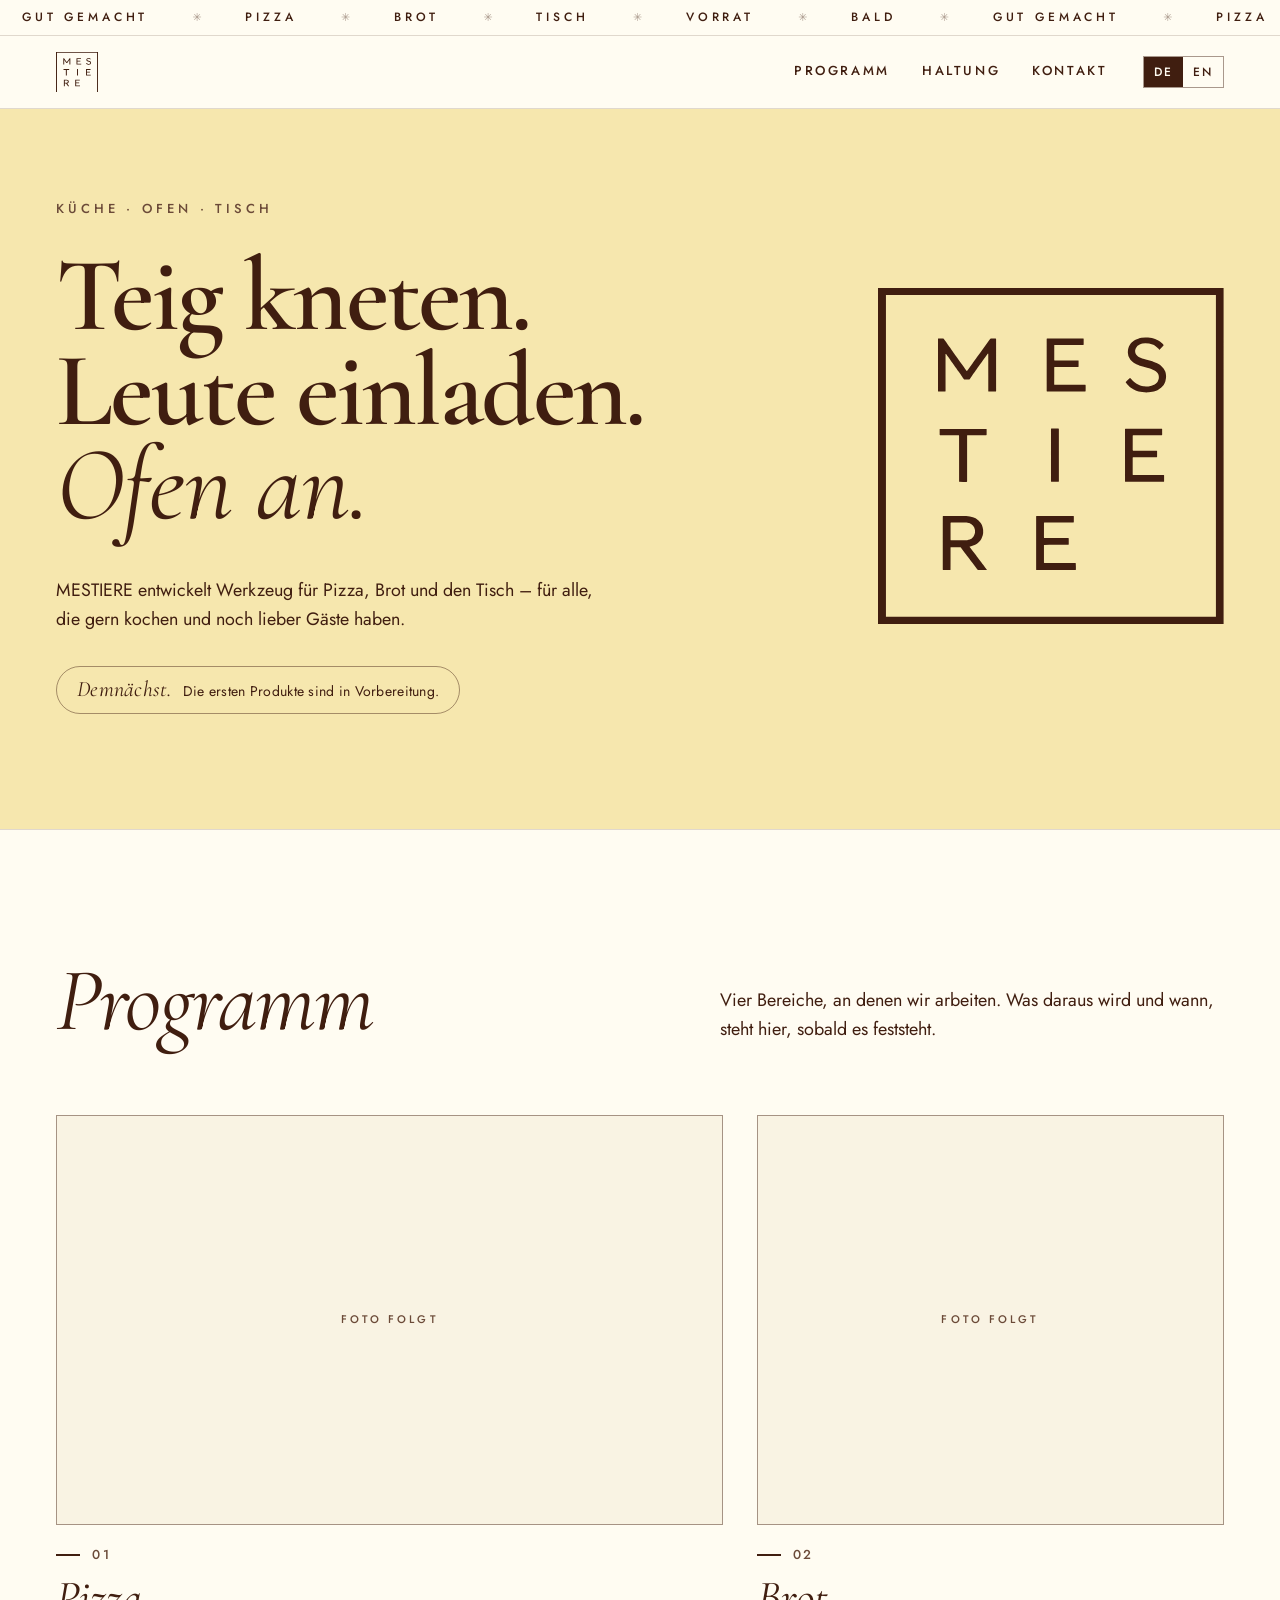
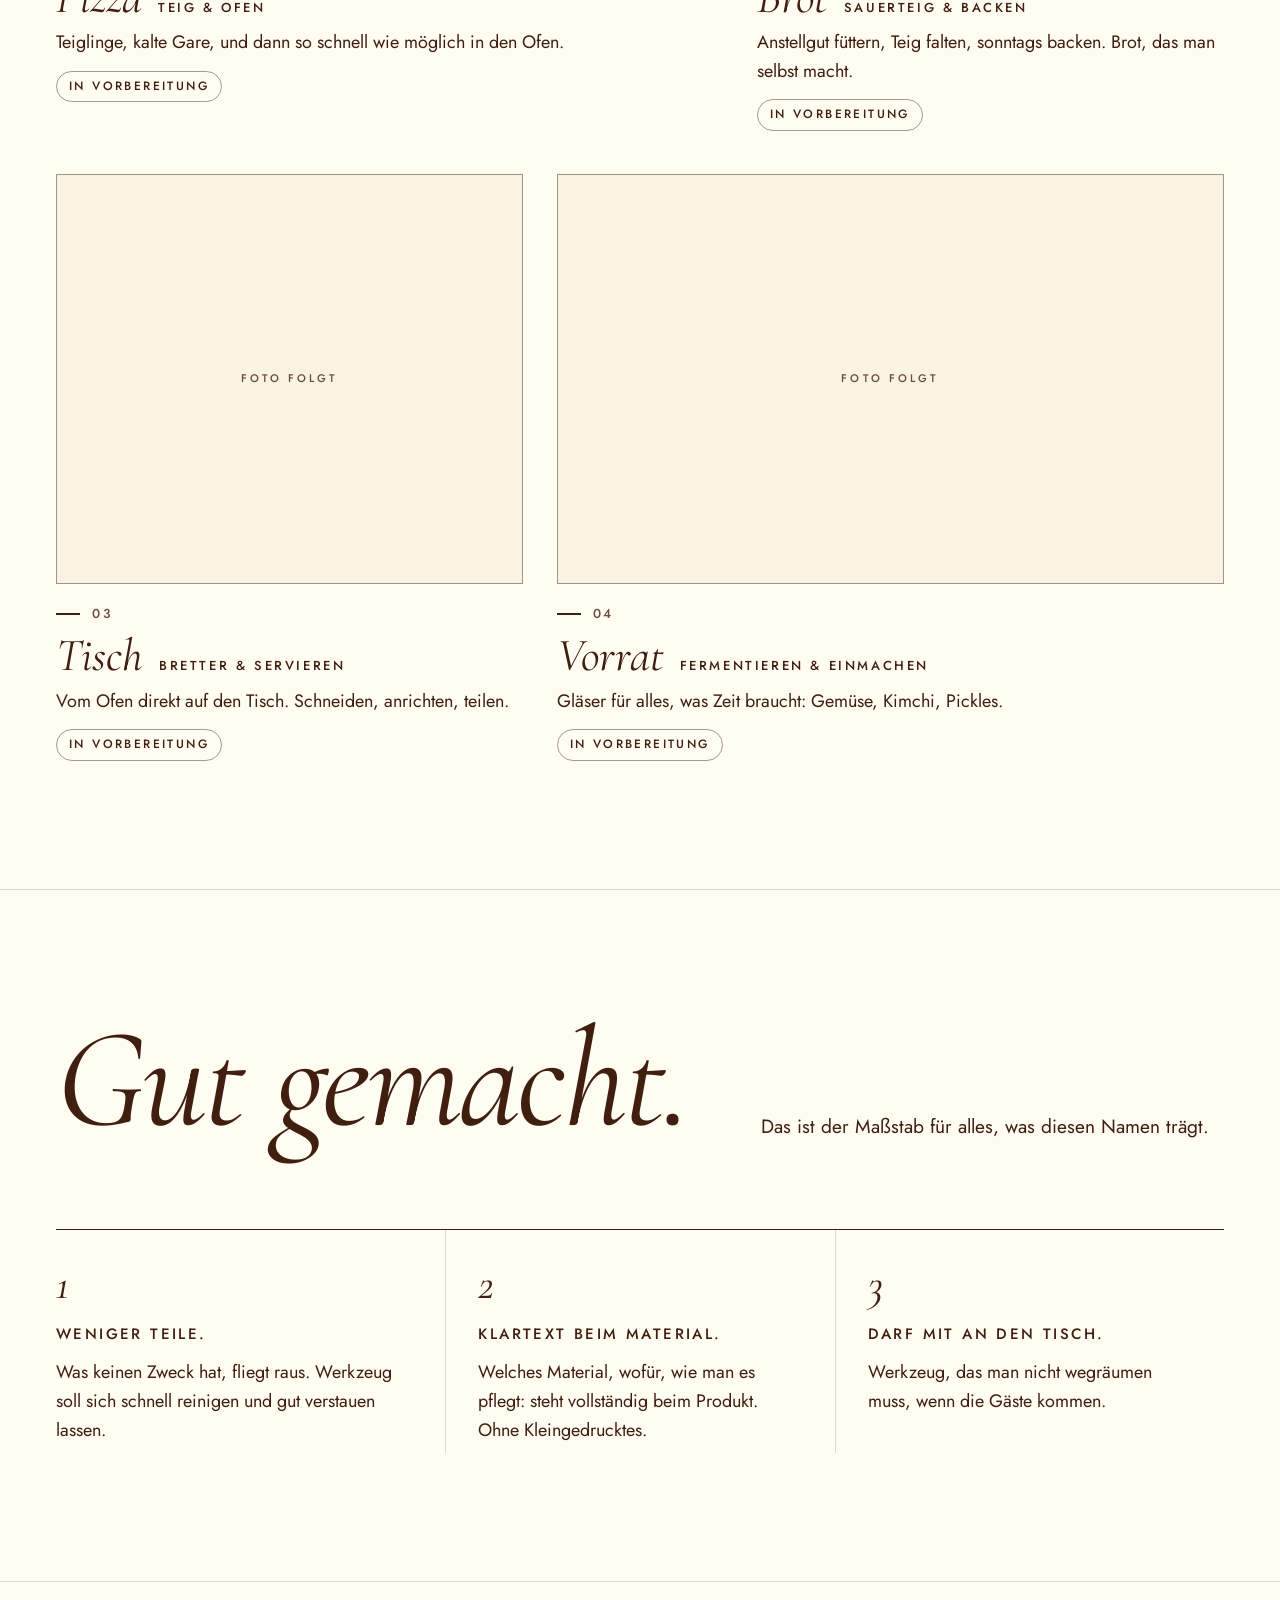
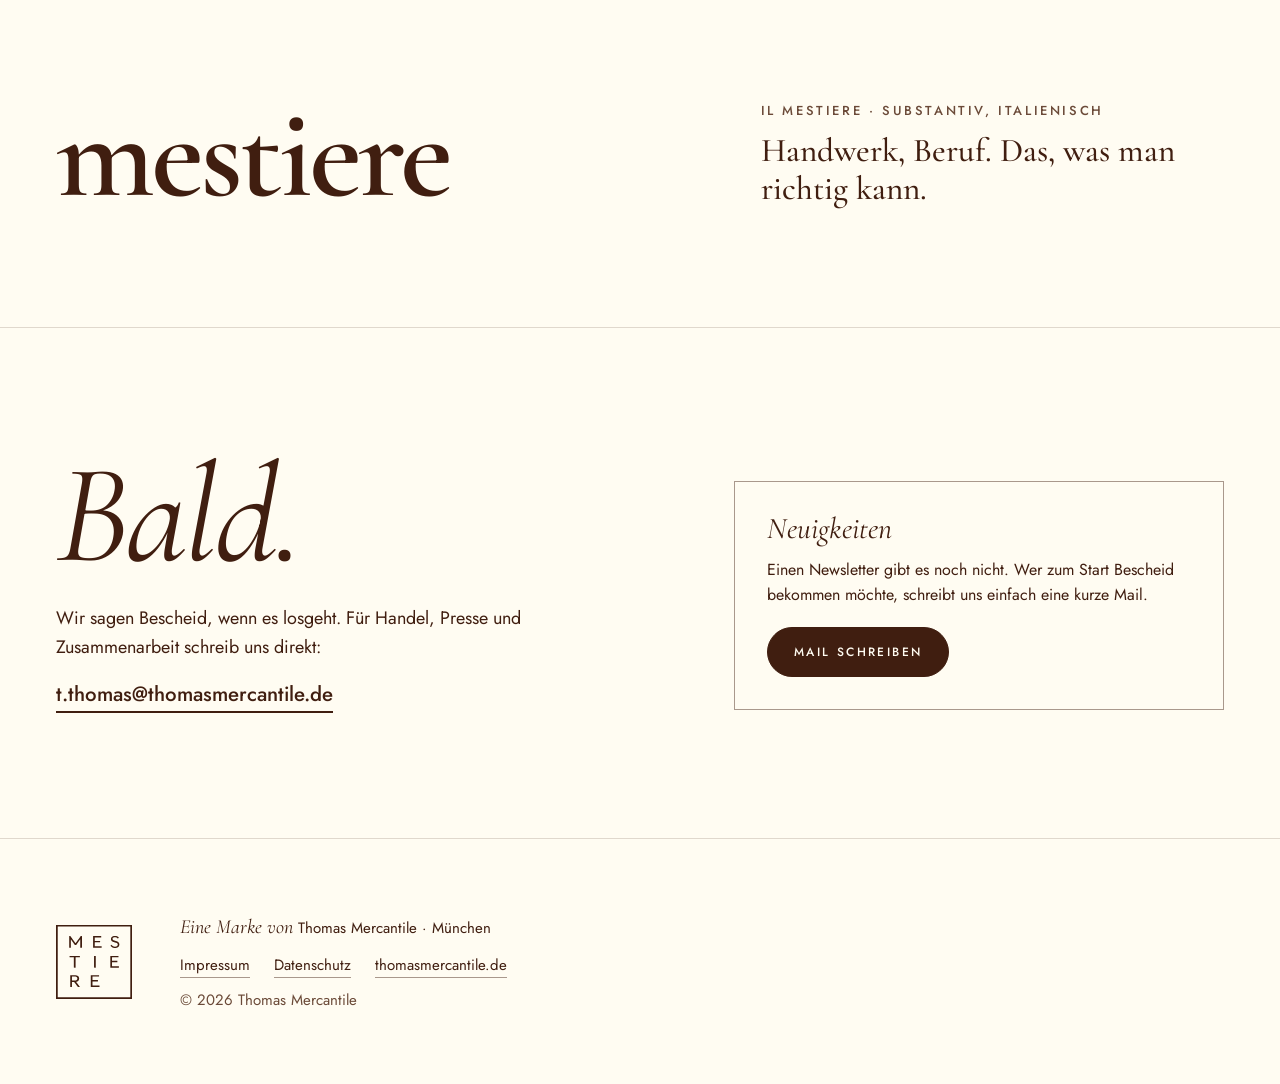
==== index.html @ c0b5f48b "MESTIERE-Website aus Entwurf v5 für GitHub Pages - Startseite aus v5 ins Root übernommen, Pfade vom " ====
<!doctype html>
<html lang="de" data-title-de="MESTIERE – Werkzeug für Pizza, Brot und den Tisch" data-title-en="MESTIERE – Tools for pizza, bread and the table">
<head>
  <meta charset="utf-8" />
  <meta name="viewport" content="width=device-width, initial-scale=1" />
  <title>MESTIERE – Werkzeug für Pizza, Brot und den Tisch</title>
  <meta name="description" content="MESTIERE – Werkzeug für Pizza, Brot und den Tisch. Eine Marke von Thomas Mercantile, München. Die ersten Produkte sind in Vorbereitung." />
  <link rel="canonical" href="https://mestiere.de/" />
  <meta property="og:site_name" content="MESTIERE" />
  <meta property="og:title" content="MESTIERE – Werkzeug für Pizza, Brot und den Tisch" />
  <meta property="og:description" content="Werkzeug für Pizza, Brot und den Tisch. Eine Marke von Thomas Mercantile, München. Die ersten Produkte sind in Vorbereitung." />
  <meta property="og:type" content="website" />
  <meta property="og:url" content="https://mestiere.de/" />
  <meta property="og:locale" content="de_DE" />
  <meta property="og:locale:alternate" content="en_GB" />
  <meta property="og:image" content="https://mestiere.de/og.png" />
  <meta property="og:image:width" content="1200" />
  <meta property="og:image:height" content="630" />
  <meta property="og:image:alt" content="MESTIERE Logo" />
  <meta name="twitter:card" content="summary_large_image" />
  <meta name="theme-color" content="#FFFCF2" />
  <link rel="icon" href="favicon.svg" type="image/svg+xml" />
  <link rel="preload" href="assets/fonts/cormorant-garamond-latin.woff2" as="font" type="font/woff2" crossorigin />
  <link rel="preload" href="assets/fonts/jost-latin.woff2" as="font" type="font/woff2" crossorigin />
  <link rel="stylesheet" href="styles.css" />
  <script>document.documentElement.classList.add('js');</script>
</head>
<body>

  <a class="skip" href="#inhalt" data-de="Zum Inhalt" data-en="Skip to content">Zum Inhalt</a>

  <!-- Laufband: rein dekorativ, Inhalt doppelt für nahtlose Schleife -->
  <div class="ticker" aria-hidden="true">
    <div class="ticker-track">
      <span data-de="Gut gemacht" data-en="Well made">Gut gemacht</span><span data-de="Pizza" data-en="Pizza">Pizza</span><span data-de="Brot" data-en="Bread">Brot</span><span data-de="Tisch" data-en="Table">Tisch</span><span data-de="Vorrat" data-en="Pantry">Vorrat</span><span data-de="Bald" data-en="Soon">Bald</span>
      <span data-de="Gut gemacht" data-en="Well made">Gut gemacht</span><span data-de="Pizza" data-en="Pizza">Pizza</span><span data-de="Brot" data-en="Bread">Brot</span><span data-de="Tisch" data-en="Table">Tisch</span><span data-de="Vorrat" data-en="Pantry">Vorrat</span><span data-de="Bald" data-en="Soon">Bald</span>
      <span data-de="Gut gemacht" data-en="Well made">Gut gemacht</span><span data-de="Pizza" data-en="Pizza">Pizza</span><span data-de="Brot" data-en="Bread">Brot</span><span data-de="Tisch" data-en="Table">Tisch</span><span data-de="Vorrat" data-en="Pantry">Vorrat</span><span data-de="Bald" data-en="Soon">Bald</span>
      <span data-de="Gut gemacht" data-en="Well made">Gut gemacht</span><span data-de="Pizza" data-en="Pizza">Pizza</span><span data-de="Brot" data-en="Bread">Brot</span><span data-de="Tisch" data-en="Table">Tisch</span><span data-de="Vorrat" data-en="Pantry">Vorrat</span><span data-de="Bald" data-en="Soon">Bald</span>
    </div>
  </div>

  <header class="topbar">
    <div class="wrap topbar-inner">
      <a class="topbar-logo" href="#top" aria-label="MESTIERE – Startseite" data-aria-de="MESTIERE – Startseite" data-aria-en="MESTIERE – Home">
        <svg class="logo" viewBox="304.67 311.60 645.41 627.80" aria-hidden="true" focusable="false"><path fill="currentColor" fill-rule="evenodd" d="M304.67,311.60L950.08,311.60L950.08,939.40L304.67,939.40Z M319.50,324.62L319.50,925.65L935.76,925.65L935.76,324.62Z M810.47,506.43L819.94,504.82L821.44,504.38L825.56,502.87L826.62,502.36L833.23,498.01L837.37,493.68L838.47,492.13L839.12,491.07L839.45,490.48L840.90,487.31L841.39,485.95L842.51,479.81L842.62,478.44L842.62,476.12L842.37,473.06L842.01,470.88L841.57,468.94L841.12,467.69L838.32,462.44L834.94,458.45C832.07,455.55 828.89,453.39 824.94,451.65L823.50,451.06L822.31,450.56L821.00,450.06L820.00,449.69L818.69,449.20L817.00,448.63L815.31,448.07L813.69,447.58L811.75,447.00L810.00,446.50L808.56,446.12L806.44,445.56L801.56,444.23L799.88,443.73L798.00,443.13C795.53,442.40 792.03,440.64 789.72,438.97L786.67,435.73L786.10,434.87L785.61,433.40C784.85,431.16 784.72,429.73 785.05,427.56C785.47,424.91 786.57,422.64 788.37,420.72C789.83,419.16 790.90,418.42 793.45,417.18L795.66,416.11L796.76,415.87L798.48,415.38L803.88,414.79L811.00,415.20L818.81,417.63L820.00,418.18L821.31,418.91L822.61,419.69L828.69,425.28L830.06,426.75L830.36,426.75L830.65,426.75L830.98,426.34L833.01,424.19L835.29,421.72L837.02,419.81L838.15,418.61L838.06,418.27L836.19,415.80L831.22,411.57L829.72,410.60L828.90,410.12L828.18,409.72L822.19,406.91L820.62,406.31L819.37,405.95L817.75,405.52L816.18,405.14L809.13,404.18L807.07,404.00L803.94,404.00L796.69,404.69L794.38,405.13L792.62,405.57L790.69,406.17L785.56,408.28L783.06,409.66C780.09,411.53 776.35,415.24 774.81,417.84C772.57,421.63 771.63,424.85 771.36,429.62L771.24,431.81L771.36,432.81L772.18,438.00L772.70,439.55L775.76,445.25C777.80,447.97 780.93,450.69 783.81,452.25L787.30,454.00L788.17,454.39L789.69,455.07L791.00,455.63L792.37,456.14L793.94,456.67L800.75,458.76L804.00,459.63L808.94,461.00L810.88,461.59L812.62,462.12L813.76,462.51L815.07,463.00L818.82,464.55L820.17,465.12L823.38,467.05C825.42,468.49 827.52,470.97 828.12,472.65L828.60,473.94C829.17,475.39 829.33,478.65 828.96,480.88L827.54,485.23L827.03,486.17C826.50,487.39 823.41,490.51 821.98,491.26L821.34,491.70L815.44,494.36L811.81,495.12L809.69,495.39L808.56,495.46L805.00,495.46L801.44,495.26L800.12,495.01L797.50,494.50L794.31,493.60C788.73,491.70 784.53,489.16 780.92,485.48L776.64,480.40L775.49,479.50L775.22,479.50L773.02,481.66L769.16,485.41C767.52,487.00 767.28,487.34 767.42,487.93L771.21,492.88C773.30,495.20 775.18,496.78 778.44,498.96L782.29,501.25L783.09,501.67L784.50,502.32L785.75,502.82L789.81,504.30L791.46,504.80L798.06,506.06C802.71,506.62 806.99,506.75 810.47,506.43Z M430.36,504.76L430.72,504.28L430.82,503.94L430.79,469.62L430.79,435.30L430.92,435.00L431.35,434.65L431.63,434.61L431.84,435.00L434.70,439.00L435.95,440.69L436.94,442.06L439.52,445.67L440.34,446.79L441.01,447.81L441.59,448.69L444.16,452.25L445.14,453.69L446.07,455.00L447.06,456.38L448.92,459.00L449.63,459.94L450.54,461.19L452.56,464.11L453.53,465.45L454.28,466.49L455.50,468.18L459.15,473.30L459.96,474.50L461.59,476.91L463.01,479.02L463.68,479.98L464.80,481.50L465.60,482.43L474.99,482.43L475.37,482.36L476.16,481.33L477.81,479.06L478.90,477.50L479.81,476.19L481.14,474.25L483.06,471.44L485.61,467.81L487.37,465.44L488.52,463.88L491.29,459.77L492.36,458.25L496.05,453.08L496.81,452.06L497.87,450.62L499.44,448.44L503.09,443.38L504.56,441.36L508.83,435.34L509.46,434.31L509.80,434.19L510.14,434.07L510.35,434.21L510.58,434.34L510.60,469.20L510.60,504.22L510.97,504.71L511.31,505.00L517.89,504.95L524.48,504.95L524.74,504.76L525.13,504.37L525.25,504.13L525.23,497.91L525.21,449.16L525.21,406.63L524.84,406.28L524.49,405.92L520.03,405.93L515.16,405.93L513.31,407.67L511.61,410.12L510.26,412.02L504.94,419.38L497.60,429.65L495.25,432.88L489.26,441.11L487.75,443.19L485.59,446.19L483.62,448.94L481.89,451.38L480.52,453.31L479.62,454.56L478.43,456.25L476.98,458.31L473.70,462.85L471.92,465.33L470.85,466.58L470.55,466.72L470.34,466.61L467.41,462.81L465.30,459.78L463.69,457.47L461.62,454.56L458.07,449.62L457.10,448.23L455.80,446.35L452.89,442.30L450.12,438.49L448.68,436.51L447.45,434.81L446.05,432.81L444.19,430.25L442.85,428.35L440.36,424.75L439.11,422.94L437.16,420.21L436.56,419.38L434.84,417.00L432.76,413.94L431.86,412.62L430.06,410.08L428.93,408.50L427.77,406.86L427.09,406.21L426.69,406.00L422.00,405.98L417.31,405.98L417.03,406.11L416.74,406.41L416.75,455.50L416.75,504.44L417.09,504.73L417.42,504.99L423.77,504.94L430.11,504.94L430.36,504.76Z M659.59,504.95L691.74,504.95L692.05,504.62L692.40,504.31L692.47,498.99L692.47,493.67L692.39,493.22L692.07,492.63L691.90,492.50L663.14,492.50L634.37,492.50L634.04,492.17L633.75,491.85L633.80,475.87L633.80,459.89L634.00,459.63L634.41,459.23L634.69,459.07L656.67,459.04L678.66,459.04L678.95,458.73L679.25,458.44L679.27,452.96L679.27,447.49L679.02,447.21L678.74,446.93L656.72,446.93L634.69,446.93L634.41,446.77L633.97,446.34L633.83,446.06L633.85,432.25L633.85,418.44L634.19,418.16L634.51,417.86L660.16,417.84L686.98,417.83L688.15,417.83L688.45,417.46L688.75,417.11L688.75,411.82L688.75,406.53L688.51,406.23L688.27,405.94L654.29,405.94L620.32,405.94L620.00,406.21L619.69,406.48L619.69,455.41L619.69,504.35L619.94,504.63L620.40,505.01L624.02,504.99L659.59,504.99Z M641.81,673.56L642.36,673.05L642.50,672.73L642.46,623.99L642.46,574.87L642.07,574.30L641.79,574.12L635.00,574.10L628.20,574.10L627.98,574.37L627.75,574.65L627.74,580.86L627.73,629.88L627.73,672.69L627.86,673.02L628.15,673.54L634.69,673.63L641.23,673.63L641.81,673.56Z M838.58,673.53L838.98,673.03L838.96,667.08L838.96,661.48L838.65,661.25L838.37,661.01L833.59,660.98L804.98,660.96L781.14,660.96L780.79,660.68L780.44,660.42L780.31,659.93L780.31,643.91L780.31,628.38L780.66,628.03L781.01,627.67L802.97,627.62L825.22,627.62L825.69,627.13L825.88,626.76L825.88,621.50L825.88,616.24L825.69,615.88L825.29,615.37L803.10,615.32L781.13,615.32L780.88,615.13L780.47,614.72L780.33,614.44L780.36,600.75L780.36,587.07L780.59,586.85L781.24,586.46L808.09,586.38L834.75,586.38L835.20,585.85L835.38,585.48L835.31,580.52L835.31,575.09L834.81,574.42L834.50,574.26L812.28,574.41L766.66,574.41L766.19,574.92L765.99,575.22L766.00,624.07L766.00,672.92L766.19,673.22L766.66,673.66L802.62,673.67L838.31,673.67L838.58,673.53Z M470.54,673.60L470.94,673.08L471.09,672.68L471.07,630.12L471.07,587.56L471.20,587.17L471.35,586.78L471.78,586.64L472.21,586.48L489.51,586.45L506.81,586.45L507.09,586.27L507.53,585.89L507.53,575.24L507.17,574.89L506.85,574.74L481.08,574.77L437.83,574.80L420.35,574.80L420.10,575.10L419.83,575.35L419.82,580.62L419.82,585.90L420.14,586.18L420.47,586.48L437.95,586.55L455.63,586.55L456.04,586.97L456.11,630.21L456.11,673.24L456.33,673.38L463.81,673.72L470.31,673.72L470.54,673.60Z M439.77,838.14L440.08,837.90L440.14,817.23L440.14,796.28L440.58,795.87L440.90,795.73L449.73,795.71L458.56,795.71L458.89,795.91L459.76,796.91L460.99,798.61L462.06,800.05L463.07,801.38L467.19,806.86L469.12,809.50L470.75,811.58L472.34,813.59L475.22,817.38L477.86,820.88L479.33,822.81L480.89,824.86L487.81,834.00L489.51,836.25L490.45,837.47L491.06,838.07L491.35,838.27L499.46,838.24L507.72,838.24L507.88,837.73L507.88,837.35L507.25,836.64L505.08,833.88L501.10,828.64L499.83,826.88L497.88,824.19L493.15,818.08L491.15,815.44L489.23,812.88L488.09,811.38L485.95,808.53L484.12,806.08L482.19,803.55L477.66,797.50L476.49,796.10L475.88,795.51L475.88,795.14L475.88,794.77L476.20,794.51L476.92,794.25C478.17,794.25 483.56,792.42 486.12,791.13C490.89,788.73 495.09,784.76 497.60,780.27L500.00,774.50L500.38,773.00L500.84,770.56L501.05,768.94L501.02,766.17L501.02,763.41L500.70,761.92L500.25,759.45C499.92,757.20 498.34,753.24 496.81,750.83C495.66,749.02 493.38,746.52 491.19,744.66C486.05,740.31 479.05,738.00 469.44,737.49L467.06,737.38L446.68,737.47L426.13,737.47L425.80,738.07L425.63,738.49L425.62,788.13L425.62,837.78L425.77,837.97L426.18,838.31L432.95,838.34L439.47,838.34L439.77,838.14Z M440.45,782.47L440.16,781.83L440.16,750.28L440.53,749.86L440.80,749.71L455.43,749.72L470.06,749.72L471.94,749.98L474.17,750.37L475.09,750.63L479.12,752.61C481.45,754.25 483.39,756.55 484.41,758.88L485.63,763.05L485.88,764.17L485.88,766.31L485.88,768.45L485.62,769.38L485.18,771.18L483.41,775.44L479.88,779.26L477.01,780.88L476.04,781.26L473.81,781.94L472.00,782.40L471.56,782.57L456.12,782.60L440.67,782.60L440.45,782.47Z M673.77,838.23L674.12,837.69L674.23,837.25L674.23,831.72C674.11,826.28 674.05,825.59 673.68,825.41L644.66,825.32L615.41,825.32L614.81,824.83L614.61,824.54L614.59,808.20L614.59,791.85L614.84,791.63L615.11,791.37L624.40,791.32L647.03,791.30L660.38,791.30L660.56,791.13L660.91,789.93L660.88,784.48L660.88,779.21L660.56,778.92L660.26,778.61L639.04,778.59L616.69,778.59C615.33,778.56 615.06,778.48 614.78,777.96L614.58,777.56L614.61,763.88L614.61,750.19L614.77,750.03L615.36,749.68L668.72,749.68C669.65,749.64 669.96,749.50 670.19,748.95L670.37,748.54L670.39,743.35L670.39,738.16L670.26,737.90L669.88,737.50L669.65,737.38L635.09,737.38L600.54,737.38L600.27,737.67L600.00,737.96L600.00,787.70L600.00,837.66L600.24,838.11L600.48,838.35L637.02,838.29L673.77,838.29Z"/></svg>
      </a>
      <nav class="mainnav" aria-label="Hauptnavigation" data-aria-de="Hauptnavigation" data-aria-en="Main navigation">
        <a href="#programm" data-de="Programm" data-en="Programme">Programm</a>
        <a href="#haltung" data-de="Haltung" data-en="Approach">Haltung</a>
        <a href="#kontakt" data-de="Kontakt" data-en="Contact">Kontakt</a>
      </nav>
      <div class="langtoggle" role="group" aria-label="Sprache / Language">
        <button type="button" data-lang="de" aria-pressed="true">DE</button>
        <button type="button" data-lang="en" aria-pressed="false">EN</button>
      </div>
    </div>
  </header>

  <main id="top">

    <!-- ===== Hero: große Schrift links, Logo direkt auf Butter rechts (einzige Butter-Fläche) ===== -->
    <section class="hero" id="inhalt">
      <div class="wrap hero-grid">
        <div class="hero-text">
          <p class="kicker" data-de="Küche · Ofen · Tisch" data-en="Kitchen · Oven · Table">Küche · Ofen · Tisch</p>
          <h1 class="display">
            <span class="d-line" data-de="Teig kneten." data-en="Knead the dough.">Teig kneten.</span>
            <span class="d-line" data-de="Leute einladen." data-en="Call your friends.">Leute einladen.</span>
            <span class="d-line d-accent" data-de="Ofen an." data-en="Oven on.">Ofen an.</span>
          </h1>
          <p class="hero-lede" data-de="MESTIERE entwickelt Werkzeug für Pizza, Brot und den Tisch – für alle, die gern kochen und noch lieber Gäste haben." data-en="MESTIERE develops tools for pizza, bread and the table – for people who like to cook and like having guests even more.">MESTIERE entwickelt Werkzeug für Pizza, Brot und den Tisch – für alle, die gern kochen und noch lieber Gäste haben.</p>
          <p class="pill"><span class="pill-it" data-de="Demnächst." data-en="Coming soon.">Demnächst.</span> <span data-de="Die ersten Produkte sind in Vorbereitung." data-en="The first products are in preparation.">Die ersten Produkte sind in Vorbereitung.</span></p>
        </div>

        <div class="hero-mark" aria-hidden="true">
          <svg class="logo logo-hero" viewBox="304.67 311.60 645.41 627.80" focusable="false"><path fill="currentColor" fill-rule="evenodd" d="M304.67,311.60L950.08,311.60L950.08,939.40L304.67,939.40Z M319.50,324.62L319.50,925.65L935.76,925.65L935.76,324.62Z M810.47,506.43L819.94,504.82L821.44,504.38L825.56,502.87L826.62,502.36L833.23,498.01L837.37,493.68L838.47,492.13L839.12,491.07L839.45,490.48L840.90,487.31L841.39,485.95L842.51,479.81L842.62,478.44L842.62,476.12L842.37,473.06L842.01,470.88L841.57,468.94L841.12,467.69L838.32,462.44L834.94,458.45C832.07,455.55 828.89,453.39 824.94,451.65L823.50,451.06L822.31,450.56L821.00,450.06L820.00,449.69L818.69,449.20L817.00,448.63L815.31,448.07L813.69,447.58L811.75,447.00L810.00,446.50L808.56,446.12L806.44,445.56L801.56,444.23L799.88,443.73L798.00,443.13C795.53,442.40 792.03,440.64 789.72,438.97L786.67,435.73L786.10,434.87L785.61,433.40C784.85,431.16 784.72,429.73 785.05,427.56C785.47,424.91 786.57,422.64 788.37,420.72C789.83,419.16 790.90,418.42 793.45,417.18L795.66,416.11L796.76,415.87L798.48,415.38L803.88,414.79L811.00,415.20L818.81,417.63L820.00,418.18L821.31,418.91L822.61,419.69L828.69,425.28L830.06,426.75L830.36,426.75L830.65,426.75L830.98,426.34L833.01,424.19L835.29,421.72L837.02,419.81L838.15,418.61L838.06,418.27L836.19,415.80L831.22,411.57L829.72,410.60L828.90,410.12L828.18,409.72L822.19,406.91L820.62,406.31L819.37,405.95L817.75,405.52L816.18,405.14L809.13,404.18L807.07,404.00L803.94,404.00L796.69,404.69L794.38,405.13L792.62,405.57L790.69,406.17L785.56,408.28L783.06,409.66C780.09,411.53 776.35,415.24 774.81,417.84C772.57,421.63 771.63,424.85 771.36,429.62L771.24,431.81L771.36,432.81L772.18,438.00L772.70,439.55L775.76,445.25C777.80,447.97 780.93,450.69 783.81,452.25L787.30,454.00L788.17,454.39L789.69,455.07L791.00,455.63L792.37,456.14L793.94,456.67L800.75,458.76L804.00,459.63L808.94,461.00L810.88,461.59L812.62,462.12L813.76,462.51L815.07,463.00L818.82,464.55L820.17,465.12L823.38,467.05C825.42,468.49 827.52,470.97 828.12,472.65L828.60,473.94C829.17,475.39 829.33,478.65 828.96,480.88L827.54,485.23L827.03,486.17C826.50,487.39 823.41,490.51 821.98,491.26L821.34,491.70L815.44,494.36L811.81,495.12L809.69,495.39L808.56,495.46L805.00,495.46L801.44,495.26L800.12,495.01L797.50,494.50L794.31,493.60C788.73,491.70 784.53,489.16 780.92,485.48L776.64,480.40L775.49,479.50L775.22,479.50L773.02,481.66L769.16,485.41C767.52,487.00 767.28,487.34 767.42,487.93L771.21,492.88C773.30,495.20 775.18,496.78 778.44,498.96L782.29,501.25L783.09,501.67L784.50,502.32L785.75,502.82L789.81,504.30L791.46,504.80L798.06,506.06C802.71,506.62 806.99,506.75 810.47,506.43Z M430.36,504.76L430.72,504.28L430.82,503.94L430.79,469.62L430.79,435.30L430.92,435.00L431.35,434.65L431.63,434.61L431.84,435.00L434.70,439.00L435.95,440.69L436.94,442.06L439.52,445.67L440.34,446.79L441.01,447.81L441.59,448.69L444.16,452.25L445.14,453.69L446.07,455.00L447.06,456.38L448.92,459.00L449.63,459.94L450.54,461.19L452.56,464.11L453.53,465.45L454.28,466.49L455.50,468.18L459.15,473.30L459.96,474.50L461.59,476.91L463.01,479.02L463.68,479.98L464.80,481.50L465.60,482.43L474.99,482.43L475.37,482.36L476.16,481.33L477.81,479.06L478.90,477.50L479.81,476.19L481.14,474.25L483.06,471.44L485.61,467.81L487.37,465.44L488.52,463.88L491.29,459.77L492.36,458.25L496.05,453.08L496.81,452.06L497.87,450.62L499.44,448.44L503.09,443.38L504.56,441.36L508.83,435.34L509.46,434.31L509.80,434.19L510.14,434.07L510.35,434.21L510.58,434.34L510.60,469.20L510.60,504.22L510.97,504.71L511.31,505.00L517.89,504.95L524.48,504.95L524.74,504.76L525.13,504.37L525.25,504.13L525.23,497.91L525.21,449.16L525.21,406.63L524.84,406.28L524.49,405.92L520.03,405.93L515.16,405.93L513.31,407.67L511.61,410.12L510.26,412.02L504.94,419.38L497.60,429.65L495.25,432.88L489.26,441.11L487.75,443.19L485.59,446.19L483.62,448.94L481.89,451.38L480.52,453.31L479.62,454.56L478.43,456.25L476.98,458.31L473.70,462.85L471.92,465.33L470.85,466.58L470.55,466.72L470.34,466.61L467.41,462.81L465.30,459.78L463.69,457.47L461.62,454.56L458.07,449.62L457.10,448.23L455.80,446.35L452.89,442.30L450.12,438.49L448.68,436.51L447.45,434.81L446.05,432.81L444.19,430.25L442.85,428.35L440.36,424.75L439.11,422.94L437.16,420.21L436.56,419.38L434.84,417.00L432.76,413.94L431.86,412.62L430.06,410.08L428.93,408.50L427.77,406.86L427.09,406.21L426.69,406.00L422.00,405.98L417.31,405.98L417.03,406.11L416.74,406.41L416.75,455.50L416.75,504.44L417.09,504.73L417.42,504.99L423.77,504.94L430.11,504.94L430.36,504.76Z M659.59,504.95L691.74,504.95L692.05,504.62L692.40,504.31L692.47,498.99L692.47,493.67L692.39,493.22L692.07,492.63L691.90,492.50L663.14,492.50L634.37,492.50L634.04,492.17L633.75,491.85L633.80,475.87L633.80,459.89L634.00,459.63L634.41,459.23L634.69,459.07L656.67,459.04L678.66,459.04L678.95,458.73L679.25,458.44L679.27,452.96L679.27,447.49L679.02,447.21L678.74,446.93L656.72,446.93L634.69,446.93L634.41,446.77L633.97,446.34L633.83,446.06L633.85,432.25L633.85,418.44L634.19,418.16L634.51,417.86L660.16,417.84L686.98,417.83L688.15,417.83L688.45,417.46L688.75,417.11L688.75,411.82L688.75,406.53L688.51,406.23L688.27,405.94L654.29,405.94L620.32,405.94L620.00,406.21L619.69,406.48L619.69,455.41L619.69,504.35L619.94,504.63L620.40,505.01L624.02,504.99L659.59,504.99Z M641.81,673.56L642.36,673.05L642.50,672.73L642.46,623.99L642.46,574.87L642.07,574.30L641.79,574.12L635.00,574.10L628.20,574.10L627.98,574.37L627.75,574.65L627.74,580.86L627.73,629.88L627.73,672.69L627.86,673.02L628.15,673.54L634.69,673.63L641.23,673.63L641.81,673.56Z M838.58,673.53L838.98,673.03L838.96,667.08L838.96,661.48L838.65,661.25L838.37,661.01L833.59,660.98L804.98,660.96L781.14,660.96L780.79,660.68L780.44,660.42L780.31,659.93L780.31,643.91L780.31,628.38L780.66,628.03L781.01,627.67L802.97,627.62L825.22,627.62L825.69,627.13L825.88,626.76L825.88,621.50L825.88,616.24L825.69,615.88L825.29,615.37L803.10,615.32L781.13,615.32L780.88,615.13L780.47,614.72L780.33,614.44L780.36,600.75L780.36,587.07L780.59,586.85L781.24,586.46L808.09,586.38L834.75,586.38L835.20,585.85L835.38,585.48L835.31,580.52L835.31,575.09L834.81,574.42L834.50,574.26L812.28,574.41L766.66,574.41L766.19,574.92L765.99,575.22L766.00,624.07L766.00,672.92L766.19,673.22L766.66,673.66L802.62,673.67L838.31,673.67L838.58,673.53Z M470.54,673.60L470.94,673.08L471.09,672.68L471.07,630.12L471.07,587.56L471.20,587.17L471.35,586.78L471.78,586.64L472.21,586.48L489.51,586.45L506.81,586.45L507.09,586.27L507.53,585.89L507.53,575.24L507.17,574.89L506.85,574.74L481.08,574.77L437.83,574.80L420.35,574.80L420.10,575.10L419.83,575.35L419.82,580.62L419.82,585.90L420.14,586.18L420.47,586.48L437.95,586.55L455.63,586.55L456.04,586.97L456.11,630.21L456.11,673.24L456.33,673.38L463.81,673.72L470.31,673.72L470.54,673.60Z M439.77,838.14L440.08,837.90L440.14,817.23L440.14,796.28L440.58,795.87L440.90,795.73L449.73,795.71L458.56,795.71L458.89,795.91L459.76,796.91L460.99,798.61L462.06,800.05L463.07,801.38L467.19,806.86L469.12,809.50L470.75,811.58L472.34,813.59L475.22,817.38L477.86,820.88L479.33,822.81L480.89,824.86L487.81,834.00L489.51,836.25L490.45,837.47L491.06,838.07L491.35,838.27L499.46,838.24L507.72,838.24L507.88,837.73L507.88,837.35L507.25,836.64L505.08,833.88L501.10,828.64L499.83,826.88L497.88,824.19L493.15,818.08L491.15,815.44L489.23,812.88L488.09,811.38L485.95,808.53L484.12,806.08L482.19,803.55L477.66,797.50L476.49,796.10L475.88,795.51L475.88,795.14L475.88,794.77L476.20,794.51L476.92,794.25C478.17,794.25 483.56,792.42 486.12,791.13C490.89,788.73 495.09,784.76 497.60,780.27L500.00,774.50L500.38,773.00L500.84,770.56L501.05,768.94L501.02,766.17L501.02,763.41L500.70,761.92L500.25,759.45C499.92,757.20 498.34,753.24 496.81,750.83C495.66,749.02 493.38,746.52 491.19,744.66C486.05,740.31 479.05,738.00 469.44,737.49L467.06,737.38L446.68,737.47L426.13,737.47L425.80,738.07L425.63,738.49L425.62,788.13L425.62,837.78L425.77,837.97L426.18,838.31L432.95,838.34L439.47,838.34L439.77,838.14Z M440.45,782.47L440.16,781.83L440.16,750.28L440.53,749.86L440.80,749.71L455.43,749.72L470.06,749.72L471.94,749.98L474.17,750.37L475.09,750.63L479.12,752.61C481.45,754.25 483.39,756.55 484.41,758.88L485.63,763.05L485.88,764.17L485.88,766.31L485.88,768.45L485.62,769.38L485.18,771.18L483.41,775.44L479.88,779.26L477.01,780.88L476.04,781.26L473.81,781.94L472.00,782.40L471.56,782.57L456.12,782.60L440.67,782.60L440.45,782.47Z M673.77,838.23L674.12,837.69L674.23,837.25L674.23,831.72C674.11,826.28 674.05,825.59 673.68,825.41L644.66,825.32L615.41,825.32L614.81,824.83L614.61,824.54L614.59,808.20L614.59,791.85L614.84,791.63L615.11,791.37L624.40,791.32L647.03,791.30L660.38,791.30L660.56,791.13L660.91,789.93L660.88,784.48L660.88,779.21L660.56,778.92L660.26,778.61L639.04,778.59L616.69,778.59C615.33,778.56 615.06,778.48 614.78,777.96L614.58,777.56L614.61,763.88L614.61,750.19L614.77,750.03L615.36,749.68L668.72,749.68C669.65,749.64 669.96,749.50 670.19,748.95L670.37,748.54L670.39,743.35L670.39,738.16L670.26,737.90L669.88,737.50L669.65,737.38L635.09,737.38L600.54,737.38L600.27,737.67L600.00,737.96L600.00,787.70L600.00,837.66L600.24,838.11L600.48,838.35L637.02,838.29L673.77,838.29Z"/></svg>
        </div>
      </div>
    </section>

    <!-- ===== Programm: vier Bereiche, alles Platzhalter ===== -->
    <section class="band band-panna" id="programm">
      <div class="wrap">
        <header class="section-head" data-reveal>
          <h2 class="section-title"><span class="it" data-de="Programm" data-en="Programme">Programm</span></h2>
          <p class="section-sub" data-de="Vier Bereiche, an denen wir arbeiten. Was daraus wird und wann, steht hier, sobald es feststeht." data-en="Four areas we are working on. What comes out of them, and when, will be listed here once it is settled.">Vier Bereiche, an denen wir arbeiten. Was daraus wird und wann, steht hier, sobald es feststeht.</p>
        </header>

        <div class="program">
          <article class="tile tile-xl" data-reveal>
            <div class="tile-media m-pizza" role="img" aria-label="Platzhalter für ein Foto" data-aria-de="Platzhalter für ein Foto" data-aria-en="Photo placeholder"><span class="photo-note" data-de="Foto folgt" data-en="Photo to follow">Foto folgt</span></div>
            <div class="tile-cap">
              <p class="tile-no">01</p>
              <h3><span class="it" data-de="Pizza" data-en="Pizza">Pizza</span> <span class="tile-de" data-de="Teig &amp; Ofen" data-en="Dough &amp; oven">Teig &amp; Ofen</span></h3>
              <p data-de="Teiglinge, kalte Gare, und dann so schnell wie möglich in den Ofen." data-en="Dough balls, cold proof, then into the oven as fast as possible.">Teiglinge, kalte Gare, und dann so schnell wie möglich in den Ofen.</p>
              <p class="tag" data-de="In Vorbereitung" data-en="In preparation">In Vorbereitung</p>
            </div>
          </article>

          <article class="tile tile-md" data-reveal>
            <div class="tile-media m-pane" role="img" aria-label="Platzhalter für ein Foto" data-aria-de="Platzhalter für ein Foto" data-aria-en="Photo placeholder"><span class="photo-note" data-de="Foto folgt" data-en="Photo to follow">Foto folgt</span></div>
            <div class="tile-cap">
              <p class="tile-no">02</p>
              <h3><span class="it" data-de="Brot" data-en="Bread">Brot</span> <span class="tile-de" data-de="Sauerteig &amp; Backen" data-en="Sourdough &amp; baking">Sauerteig &amp; Backen</span></h3>
              <p data-de="Anstellgut füttern, Teig falten, sonntags backen. Brot, das man selbst macht." data-en="Feed the starter, fold the dough, bake on Sunday. Bread you make yourself.">Anstellgut füttern, Teig falten, sonntags backen. Brot, das man selbst macht.</p>
              <p class="tag" data-de="In Vorbereitung" data-en="In preparation">In Vorbereitung</p>
            </div>
          </article>

          <article class="tile tile-md" data-reveal>
            <div class="tile-media m-tavola" role="img" aria-label="Platzhalter für ein Foto" data-aria-de="Platzhalter für ein Foto" data-aria-en="Photo placeholder"><span class="photo-note" data-de="Foto folgt" data-en="Photo to follow">Foto folgt</span></div>
            <div class="tile-cap">
              <p class="tile-no">03</p>
              <h3><span class="it" data-de="Tisch" data-en="Table">Tisch</span> <span class="tile-de" data-de="Bretter &amp; Servieren" data-en="Boards &amp; serving">Bretter &amp; Servieren</span></h3>
              <p data-de="Vom Ofen direkt auf den Tisch. Schneiden, anrichten, teilen." data-en="Straight from the oven to the table. Cut, plate, share.">Vom Ofen direkt auf den Tisch. Schneiden, anrichten, teilen.</p>
              <p class="tag" data-de="In Vorbereitung" data-en="In preparation">In Vorbereitung</p>
            </div>
          </article>

          <article class="tile tile-xl" data-reveal>
            <div class="tile-media m-dispensa" role="img" aria-label="Platzhalter für ein Foto" data-aria-de="Platzhalter für ein Foto" data-aria-en="Photo placeholder"><span class="photo-note" data-de="Foto folgt" data-en="Photo to follow">Foto folgt</span></div>
            <div class="tile-cap">
              <p class="tile-no">04</p>
              <h3><span class="it" data-de="Vorrat" data-en="Pantry">Vorrat</span> <span class="tile-de" data-de="Fermentieren &amp; Einmachen" data-en="Fermenting &amp; preserving">Fermentieren &amp; Einmachen</span></h3>
              <p data-de="Gläser für alles, was Zeit braucht: Gemüse, Kimchi, Pickles." data-en="Jars for everything that takes time: vegetables, kimchi, pickles.">Gläser für alles, was Zeit braucht: Gemüse, Kimchi, Pickles.</p>
              <p class="tag" data-de="In Vorbereitung" data-en="In preparation">In Vorbereitung</p>
            </div>
          </article>
        </div>
      </div>
    </section>

    <!-- ===== Haltung: Creme mit Haarlinien, große Kursive in Braun ===== -->
    <section class="band band-haltung" id="haltung">
      <div class="wrap">
        <header class="statement" data-reveal>
          <p class="statement-it" data-de="Gut gemacht." data-en="Well made.">Gut gemacht.</p>
          <p class="statement-sub" data-de="Das ist der Maßstab für alles, was diesen Namen trägt." data-en="That is the standard for everything that carries this name.">Das ist der Maßstab für alles, was diesen Namen trägt.</p>
        </header>

        <div class="rules">
          <div class="rule" data-reveal>
            <p class="rule-no">1</p>
            <h3 data-de="Weniger Teile." data-en="Fewer parts.">Weniger Teile.</h3>
            <p data-de="Was keinen Zweck hat, fliegt raus. Werkzeug soll sich schnell reinigen und gut verstauen lassen." data-en="Anything without a purpose goes. A tool should be quick to clean and easy to store.">Was keinen Zweck hat, fliegt raus. Werkzeug soll sich schnell reinigen und gut verstauen lassen.</p>
          </div>
          <div class="rule" data-reveal>
            <p class="rule-no">2</p>
            <h3 data-de="Klartext beim Material." data-en="Straight talk on materials.">Klartext beim Material.</h3>
            <p data-de="Welches Material, wofür, wie man es pflegt: steht vollständig beim Produkt. Ohne Kleingedrucktes." data-en="Which material, what for, how to care for it: stated in full with each product. No small print.">Welches Material, wofür, wie man es pflegt: steht vollständig beim Produkt. Ohne Kleingedrucktes.</p>
          </div>
          <div class="rule" data-reveal>
            <p class="rule-no">3</p>
            <h3 data-de="Darf mit an den Tisch." data-en="Fit for the table.">Darf mit an den Tisch.</h3>
            <p data-de="Werkzeug, das man nicht wegräumen muss, wenn die Gäste kommen." data-en="Tools you don't have to hide when the guests arrive.">Werkzeug, das man nicht wegräumen muss, wenn die Gäste kommen.</p>
          </div>
        </div>
      </div>
    </section>

    <!-- ===== Der Name: Wörterbuch-Eintrag auf Creme, der einzige italienische Moment ===== -->
    <section class="band band-panna name-band" data-reveal>
      <div class="wrap name-grid">
        <p class="name-word">mestiere</p>
        <div class="name-def">
          <p class="name-gram" data-de="il mestiere · Substantiv, italienisch" data-en="il mestiere · noun, Italian">il mestiere · Substantiv, italienisch</p>
          <p class="name-mean" data-de="Handwerk, Beruf. Das, was man richtig kann." data-en="Craft, trade. The thing you really know how to do.">Handwerk, Beruf. Das, was man richtig kann.</p>
        </div>
      </div>
    </section>

    <!-- ===== Kontakt: Creme, Mail-Hinweis statt Newsletter ===== -->
    <section class="band band-kontakt" id="kontakt">
      <div class="wrap contact-grid">
        <div data-reveal>
          <h2 class="contact-title"><span class="it" data-de="Bald." data-en="Soon.">Bald.</span></h2>
          <p class="contact-sub" data-de="Wir sagen Bescheid, wenn es losgeht. Für Handel, Presse und Zusammenarbeit schreib uns direkt:" data-en="We'll let you know when we launch. For retail, press and collaboration, write to us directly:">Wir sagen Bescheid, wenn es losgeht. Für Handel, Presse und Zusammenarbeit schreib uns direkt:</p>
          <p class="mail-line"><a href="mailto:t.thomas@thomasmercantile.de?subject=Anfrage%20MESTIERE" data-href-de="mailto:t.thomas@thomasmercantile.de?subject=Anfrage%20MESTIERE" data-href-en="mailto:t.thomas@thomasmercantile.de?subject=MESTIERE%20inquiry">t.thomas@thomasmercantile.de</a></p>
        </div>

        <!-- Kein Newsletter-Backend: statt Formular nur ein Mail-Hinweis (keine Daten auf der Website) -->
        <aside class="notify" data-reveal aria-labelledby="notify-title">
          <p class="notify-title" id="notify-title" data-de="Neuigkeiten" data-en="News">Neuigkeiten</p>
          <p class="notify-text" data-de="Einen Newsletter gibt es noch nicht. Wer zum Start Bescheid bekommen möchte, schreibt uns einfach eine kurze Mail." data-en="There is no newsletter yet. If you would like to hear when we launch, just send us a short email.">Einen Newsletter gibt es noch nicht. Wer zum Start Bescheid bekommen möchte, schreibt uns einfach eine kurze Mail.</p>
          <a class="notify-btn" href="mailto:t.thomas@thomasmercantile.de?subject=MESTIERE%20%E2%80%93%20Bitte%20zum%20Start%20Bescheid%20geben" data-href-de="mailto:t.thomas@thomasmercantile.de?subject=MESTIERE%20%E2%80%93%20Bitte%20zum%20Start%20Bescheid%20geben" data-href-en="mailto:t.thomas@thomasmercantile.de?subject=MESTIERE%20%E2%80%93%20Please%20let%20me%20know%20at%20launch" data-de="Mail schreiben" data-en="Write an email">Mail schreiben</a>
        </aside>
      </div>
    </section>

  </main>

  <footer class="site-footer">
    <div class="wrap footer-grid">
      <svg class="logo logo-footer" viewBox="304.67 311.60 645.41 627.80" role="img" aria-label="MESTIERE" focusable="false"><path fill="currentColor" fill-rule="evenodd" d="M304.67,311.60L950.08,311.60L950.08,939.40L304.67,939.40Z M319.50,324.62L319.50,925.65L935.76,925.65L935.76,324.62Z M810.47,506.43L819.94,504.82L821.44,504.38L825.56,502.87L826.62,502.36L833.23,498.01L837.37,493.68L838.47,492.13L839.12,491.07L839.45,490.48L840.90,487.31L841.39,485.95L842.51,479.81L842.62,478.44L842.62,476.12L842.37,473.06L842.01,470.88L841.57,468.94L841.12,467.69L838.32,462.44L834.94,458.45C832.07,455.55 828.89,453.39 824.94,451.65L823.50,451.06L822.31,450.56L821.00,450.06L820.00,449.69L818.69,449.20L817.00,448.63L815.31,448.07L813.69,447.58L811.75,447.00L810.00,446.50L808.56,446.12L806.44,445.56L801.56,444.23L799.88,443.73L798.00,443.13C795.53,442.40 792.03,440.64 789.72,438.97L786.67,435.73L786.10,434.87L785.61,433.40C784.85,431.16 784.72,429.73 785.05,427.56C785.47,424.91 786.57,422.64 788.37,420.72C789.83,419.16 790.90,418.42 793.45,417.18L795.66,416.11L796.76,415.87L798.48,415.38L803.88,414.79L811.00,415.20L818.81,417.63L820.00,418.18L821.31,418.91L822.61,419.69L828.69,425.28L830.06,426.75L830.36,426.75L830.65,426.75L830.98,426.34L833.01,424.19L835.29,421.72L837.02,419.81L838.15,418.61L838.06,418.27L836.19,415.80L831.22,411.57L829.72,410.60L828.90,410.12L828.18,409.72L822.19,406.91L820.62,406.31L819.37,405.95L817.75,405.52L816.18,405.14L809.13,404.18L807.07,404.00L803.94,404.00L796.69,404.69L794.38,405.13L792.62,405.57L790.69,406.17L785.56,408.28L783.06,409.66C780.09,411.53 776.35,415.24 774.81,417.84C772.57,421.63 771.63,424.85 771.36,429.62L771.24,431.81L771.36,432.81L772.18,438.00L772.70,439.55L775.76,445.25C777.80,447.97 780.93,450.69 783.81,452.25L787.30,454.00L788.17,454.39L789.69,455.07L791.00,455.63L792.37,456.14L793.94,456.67L800.75,458.76L804.00,459.63L808.94,461.00L810.88,461.59L812.62,462.12L813.76,462.51L815.07,463.00L818.82,464.55L820.17,465.12L823.38,467.05C825.42,468.49 827.52,470.97 828.12,472.65L828.60,473.94C829.17,475.39 829.33,478.65 828.96,480.88L827.54,485.23L827.03,486.17C826.50,487.39 823.41,490.51 821.98,491.26L821.34,491.70L815.44,494.36L811.81,495.12L809.69,495.39L808.56,495.46L805.00,495.46L801.44,495.26L800.12,495.01L797.50,494.50L794.31,493.60C788.73,491.70 784.53,489.16 780.92,485.48L776.64,480.40L775.49,479.50L775.22,479.50L773.02,481.66L769.16,485.41C767.52,487.00 767.28,487.34 767.42,487.93L771.21,492.88C773.30,495.20 775.18,496.78 778.44,498.96L782.29,501.25L783.09,501.67L784.50,502.32L785.75,502.82L789.81,504.30L791.46,504.80L798.06,506.06C802.71,506.62 806.99,506.75 810.47,506.43Z M430.36,504.76L430.72,504.28L430.82,503.94L430.79,469.62L430.79,435.30L430.92,435.00L431.35,434.65L431.63,434.61L431.84,435.00L434.70,439.00L435.95,440.69L436.94,442.06L439.52,445.67L440.34,446.79L441.01,447.81L441.59,448.69L444.16,452.25L445.14,453.69L446.07,455.00L447.06,456.38L448.92,459.00L449.63,459.94L450.54,461.19L452.56,464.11L453.53,465.45L454.28,466.49L455.50,468.18L459.15,473.30L459.96,474.50L461.59,476.91L463.01,479.02L463.68,479.98L464.80,481.50L465.60,482.43L474.99,482.43L475.37,482.36L476.16,481.33L477.81,479.06L478.90,477.50L479.81,476.19L481.14,474.25L483.06,471.44L485.61,467.81L487.37,465.44L488.52,463.88L491.29,459.77L492.36,458.25L496.05,453.08L496.81,452.06L497.87,450.62L499.44,448.44L503.09,443.38L504.56,441.36L508.83,435.34L509.46,434.31L509.80,434.19L510.14,434.07L510.35,434.21L510.58,434.34L510.60,469.20L510.60,504.22L510.97,504.71L511.31,505.00L517.89,504.95L524.48,504.95L524.74,504.76L525.13,504.37L525.25,504.13L525.23,497.91L525.21,449.16L525.21,406.63L524.84,406.28L524.49,405.92L520.03,405.93L515.16,405.93L513.31,407.67L511.61,410.12L510.26,412.02L504.94,419.38L497.60,429.65L495.25,432.88L489.26,441.11L487.75,443.19L485.59,446.19L483.62,448.94L481.89,451.38L480.52,453.31L479.62,454.56L478.43,456.25L476.98,458.31L473.70,462.85L471.92,465.33L470.85,466.58L470.55,466.72L470.34,466.61L467.41,462.81L465.30,459.78L463.69,457.47L461.62,454.56L458.07,449.62L457.10,448.23L455.80,446.35L452.89,442.30L450.12,438.49L448.68,436.51L447.45,434.81L446.05,432.81L444.19,430.25L442.85,428.35L440.36,424.75L439.11,422.94L437.16,420.21L436.56,419.38L434.84,417.00L432.76,413.94L431.86,412.62L430.06,410.08L428.93,408.50L427.77,406.86L427.09,406.21L426.69,406.00L422.00,405.98L417.31,405.98L417.03,406.11L416.74,406.41L416.75,455.50L416.75,504.44L417.09,504.73L417.42,504.99L423.77,504.94L430.11,504.94L430.36,504.76Z M659.59,504.95L691.74,504.95L692.05,504.62L692.40,504.31L692.47,498.99L692.47,493.67L692.39,493.22L692.07,492.63L691.90,492.50L663.14,492.50L634.37,492.50L634.04,492.17L633.75,491.85L633.80,475.87L633.80,459.89L634.00,459.63L634.41,459.23L634.69,459.07L656.67,459.04L678.66,459.04L678.95,458.73L679.25,458.44L679.27,452.96L679.27,447.49L679.02,447.21L678.74,446.93L656.72,446.93L634.69,446.93L634.41,446.77L633.97,446.34L633.83,446.06L633.85,432.25L633.85,418.44L634.19,418.16L634.51,417.86L660.16,417.84L686.98,417.83L688.15,417.83L688.45,417.46L688.75,417.11L688.75,411.82L688.75,406.53L688.51,406.23L688.27,405.94L654.29,405.94L620.32,405.94L620.00,406.21L619.69,406.48L619.69,455.41L619.69,504.35L619.94,504.63L620.40,505.01L624.02,504.99L659.59,504.99Z M641.81,673.56L642.36,673.05L642.50,672.73L642.46,623.99L642.46,574.87L642.07,574.30L641.79,574.12L635.00,574.10L628.20,574.10L627.98,574.37L627.75,574.65L627.74,580.86L627.73,629.88L627.73,672.69L627.86,673.02L628.15,673.54L634.69,673.63L641.23,673.63L641.81,673.56Z M838.58,673.53L838.98,673.03L838.96,667.08L838.96,661.48L838.65,661.25L838.37,661.01L833.59,660.98L804.98,660.96L781.14,660.96L780.79,660.68L780.44,660.42L780.31,659.93L780.31,643.91L780.31,628.38L780.66,628.03L781.01,627.67L802.97,627.62L825.22,627.62L825.69,627.13L825.88,626.76L825.88,621.50L825.88,616.24L825.69,615.88L825.29,615.37L803.10,615.32L781.13,615.32L780.88,615.13L780.47,614.72L780.33,614.44L780.36,600.75L780.36,587.07L780.59,586.85L781.24,586.46L808.09,586.38L834.75,586.38L835.20,585.85L835.38,585.48L835.31,580.52L835.31,575.09L834.81,574.42L834.50,574.26L812.28,574.41L766.66,574.41L766.19,574.92L765.99,575.22L766.00,624.07L766.00,672.92L766.19,673.22L766.66,673.66L802.62,673.67L838.31,673.67L838.58,673.53Z M470.54,673.60L470.94,673.08L471.09,672.68L471.07,630.12L471.07,587.56L471.20,587.17L471.35,586.78L471.78,586.64L472.21,586.48L489.51,586.45L506.81,586.45L507.09,586.27L507.53,585.89L507.53,575.24L507.17,574.89L506.85,574.74L481.08,574.77L437.83,574.80L420.35,574.80L420.10,575.10L419.83,575.35L419.82,580.62L419.82,585.90L420.14,586.18L420.47,586.48L437.95,586.55L455.63,586.55L456.04,586.97L456.11,630.21L456.11,673.24L456.33,673.38L463.81,673.72L470.31,673.72L470.54,673.60Z M439.77,838.14L440.08,837.90L440.14,817.23L440.14,796.28L440.58,795.87L440.90,795.73L449.73,795.71L458.56,795.71L458.89,795.91L459.76,796.91L460.99,798.61L462.06,800.05L463.07,801.38L467.19,806.86L469.12,809.50L470.75,811.58L472.34,813.59L475.22,817.38L477.86,820.88L479.33,822.81L480.89,824.86L487.81,834.00L489.51,836.25L490.45,837.47L491.06,838.07L491.35,838.27L499.46,838.24L507.72,838.24L507.88,837.73L507.88,837.35L507.25,836.64L505.08,833.88L501.10,828.64L499.83,826.88L497.88,824.19L493.15,818.08L491.15,815.44L489.23,812.88L488.09,811.38L485.95,808.53L484.12,806.08L482.19,803.55L477.66,797.50L476.49,796.10L475.88,795.51L475.88,795.14L475.88,794.77L476.20,794.51L476.92,794.25C478.17,794.25 483.56,792.42 486.12,791.13C490.89,788.73 495.09,784.76 497.60,780.27L500.00,774.50L500.38,773.00L500.84,770.56L501.05,768.94L501.02,766.17L501.02,763.41L500.70,761.92L500.25,759.45C499.92,757.20 498.34,753.24 496.81,750.83C495.66,749.02 493.38,746.52 491.19,744.66C486.05,740.31 479.05,738.00 469.44,737.49L467.06,737.38L446.68,737.47L426.13,737.47L425.80,738.07L425.63,738.49L425.62,788.13L425.62,837.78L425.77,837.97L426.18,838.31L432.95,838.34L439.47,838.34L439.77,838.14Z M440.45,782.47L440.16,781.83L440.16,750.28L440.53,749.86L440.80,749.71L455.43,749.72L470.06,749.72L471.94,749.98L474.17,750.37L475.09,750.63L479.12,752.61C481.45,754.25 483.39,756.55 484.41,758.88L485.63,763.05L485.88,764.17L485.88,766.31L485.88,768.45L485.62,769.38L485.18,771.18L483.41,775.44L479.88,779.26L477.01,780.88L476.04,781.26L473.81,781.94L472.00,782.40L471.56,782.57L456.12,782.60L440.67,782.60L440.45,782.47Z M673.77,838.23L674.12,837.69L674.23,837.25L674.23,831.72C674.11,826.28 674.05,825.59 673.68,825.41L644.66,825.32L615.41,825.32L614.81,824.83L614.61,824.54L614.59,808.20L614.59,791.85L614.84,791.63L615.11,791.37L624.40,791.32L647.03,791.30L660.38,791.30L660.56,791.13L660.91,789.93L660.88,784.48L660.88,779.21L660.56,778.92L660.26,778.61L639.04,778.59L616.69,778.59C615.33,778.56 615.06,778.48 614.78,777.96L614.58,777.56L614.61,763.88L614.61,750.19L614.77,750.03L615.36,749.68L668.72,749.68C669.65,749.64 669.96,749.50 670.19,748.95L670.37,748.54L670.39,743.35L670.39,738.16L670.26,737.90L669.88,737.50L669.65,737.38L635.09,737.38L600.54,737.38L600.27,737.67L600.00,737.96L600.00,787.70L600.00,837.66L600.24,838.11L600.48,838.35L637.02,838.29L673.77,838.29Z"/></svg>
      <div class="footer-text">
        <p class="foot-line"><span class="it" data-de="Eine Marke von" data-en="A brand of">Eine Marke von</span> Thomas Mercantile · <span data-de="München" data-en="Munich">München</span></p>
        <nav class="footnav" aria-label="Rechtliches" data-aria-de="Rechtliches" data-aria-en="Legal">
          <a href="impressum.html" data-de="Impressum" data-en="Legal notice">Impressum</a>
          <a href="datenschutz.html" data-de="Datenschutz" data-en="Privacy">Datenschutz</a>
          <a href="https://thomasmercantile.de">thomasmercantile.de</a>
        </nav>
        <p class="copyline">© <span id="year">2026</span> Thomas Mercantile</p>
      </div>
    </div>
  </footer>

  <script src="script.js" defer></script>
</body>
</html>
---- styles.css ----
/* MESTIERE – Website (aus Entwurf v5, Variante A, deutsch; Stand 19.11.2026)
   Basis v4a (Creme, eine Butter-Fläche, Tinte und Knopf in Logo-Braun #401E10).
   Neu: Logo im Hero ohne Kasten direkt auf Butter, Texte auf Deutsch
   (Italienisch nur noch im Namensblock „mestiere“). */
:root{
  /* Flächen */
  --panna:#FFFCF2;        /* Creme: Grund der ganzen Seite */
  --box:#F9F3E3;          /* Creme etwas tiefer: Fotoplätze, Eingabefeld */
  --burro:#F6E7AE;        /* Butter: genau EINE Akzentfläche (Hero) */
  /* Tinte */
  --ink:#401E10;          /* Logo-Braun: Überschriften, Fließtext, Logo (14,5 : 1 auf Creme) */
  --ink-soft:#6B4A38;     /* Braun weich: Kicker, Nummern, Notizen (7,7 : 1 auf Creme, 6,4 : 1 auf Butter) */
  /* Linien */
  --line:rgba(64,30,16,.16);   /* Haarlinie zwischen Abschnitten */
  --frame:rgba(64,30,16,.45);  /* Haarrahmen um Fotoplätze, Formular, Schalter */
  /* Akzent: Variante A = Braun */
  --btn:#401E10;          /* einzige Knopffarbe */
  --btn-hover:#5A2E1B;
  --btn-ink:#FFFCF2;      /* Knopfschrift (14,5 : 1) */
  --btn-border:#401E10;
  --mark:#401E10;         /* kurze Striche, Unterstreichungen */
  --topline:var(--line);  /* Linie unter Laufband und Kopfzeile */
  --deco:rgba(64,30,16,.45); /* Sternchen im Laufband */
  --tag-bg:transparent;
  --tag-border:var(--frame);

  --serif:'Cormorant Garamond',ui-serif,Georgia,"Times New Roman",serif;
  --sans:'Jost',system-ui,-apple-system,"Segoe UI",Roboto,sans-serif;
  --gutter:clamp(16px,4.5vw,56px);
  --maxw:1280px;
  --ease:cubic-bezier(.16,1,.3,1);
}

/* ---------- Schriften, lokal (SIL OFL 1.1, assets/fonts/OFL.txt) ---------- */
@font-face{
  font-family:'Cormorant Garamond';font-style:normal;font-weight:300 700;font-display:swap;
  src:url('assets/fonts/cormorant-garamond-latin.woff2') format('woff2');
  unicode-range:U+0000-00FF,U+0131,U+0152-0153,U+02BB-02BC,U+02C6,U+02DA,U+02DC,U+0304,U+0308,U+0329,U+2000-206F,U+20AC,U+2122,U+2191,U+2193,U+2212,U+2215,U+FEFF,U+FFFD;
}
@font-face{
  font-family:'Cormorant Garamond';font-style:normal;font-weight:300 700;font-display:swap;
  src:url('assets/fonts/cormorant-garamond-latin-ext.woff2') format('woff2');
  unicode-range:U+0100-02BA,U+02BD-02C5,U+02C7-02CC,U+02CE-02D7,U+02DD-02FF,U+1E00-1E9F,U+2020,U+20A0-20AB,U+20AD-20C0,U+2113,U+2C60-2C7F,U+A720-A7FF;
}
/* Kursive liegt nur als Light (300) vor; Gewichtsbereich verhindert künstliches Fetten */
@font-face{
  font-family:'Cormorant Garamond';font-style:italic;font-weight:300 700;font-display:swap;
  src:url('assets/fonts/cormorant-garamond-italic-latin.woff2') format('woff2');
  unicode-range:U+0000-00FF,U+0131,U+0152-0153,U+02BB-02BC,U+02C6,U+02DA,U+02DC,U+0304,U+0308,U+0329,U+2000-206F,U+20AC,U+2122,U+2191,U+2193,U+2212,U+2215,U+FEFF,U+FFFD;
}
@font-face{
  font-family:'Cormorant Garamond';font-style:italic;font-weight:300 700;font-display:swap;
  src:url('assets/fonts/cormorant-garamond-italic-latin-ext.woff2') format('woff2');
  unicode-range:U+0100-02BA,U+02BD-02C5,U+02C7-02CC,U+02CE-02D7,U+02DD-02FF,U+1E00-1E9F,U+2020,U+20A0-20AB,U+20AD-20C0,U+2113,U+2C60-2C7F,U+A720-A7FF;
}
@font-face{
  font-family:'Jost';font-style:normal;font-weight:300 500;font-display:swap;
  src:url('assets/fonts/jost-latin.woff2') format('woff2');
}

/* ---------- Grundlage ---------- */
*{box-sizing:border-box}
html{-webkit-text-size-adjust:100%;background:var(--panna);scroll-behavior:smooth;scroll-padding-top:80px}
@media (prefers-reduced-motion:reduce){html{scroll-behavior:auto}}
body{
  margin:0;background:var(--panna);color:var(--ink);
  font-family:var(--sans);font-size:18px;line-height:1.6;font-weight:400;
  -webkit-font-smoothing:antialiased;text-rendering:optimizeLegibility;
  overflow-x:clip;
}
h1,h2,h3{margin:0;color:var(--ink);font-weight:600;text-wrap:balance}
p{margin:0}
a{color:inherit}
:focus-visible{outline:2px solid var(--ink);outline-offset:3px}
svg{display:block}
.wrap{width:100%;max-width:calc(var(--maxw) + 2 * var(--gutter));margin:0 auto;padding:0 var(--gutter)}
.visually-hidden{position:absolute!important;width:1px;height:1px;padding:0;margin:-1px;overflow:hidden;clip:rect(0 0 0 0);white-space:nowrap;border:0}
.skip{position:absolute;left:var(--gutter);top:-48px;z-index:30;background:var(--ink);color:var(--panna);padding:8px 14px;font-size:14px;text-decoration:none}
.skip:focus{top:8px}
.logo{color:var(--ink);height:auto}
.it{font-family:var(--serif);font-style:italic;font-weight:300}

/* ---------- Laufband: Creme, Haarlinie, langsam ---------- */
.ticker{background:var(--panna);color:var(--ink);border-bottom:1px solid var(--topline);overflow:hidden;height:36px;display:flex;align-items:center}
.ticker-track{display:flex;flex:none;white-space:nowrap;animation:ticker 72s linear infinite}
.ticker span{
  font-family:var(--sans);font-size:12px;font-weight:500;letter-spacing:.32em;text-transform:uppercase;
  padding:0 22px;
}
.ticker span::after{content:"✳";margin-left:44px;letter-spacing:0;font-size:11px;color:var(--deco)}
@keyframes ticker{from{transform:translateX(0)}to{transform:translateX(-50%)}}
@media (prefers-reduced-motion:reduce){.ticker-track{animation:none}}

/* ---------- Kopfzeile ---------- */
.topbar{position:sticky;top:0;z-index:20;background:var(--panna);border-bottom:1px solid var(--topline)}
.topbar-inner{display:flex;align-items:center;gap:36px;height:72px}
.topbar-logo{display:block;width:42px;flex:none}
.topbar-logo .logo{width:100%}
.mainnav{display:flex;gap:32px;margin-left:auto}
.mainnav a{
  font-size:13px;font-weight:500;letter-spacing:.2em;text-transform:uppercase;color:var(--ink);
  text-decoration:none;padding:6px 0;border-bottom:2px solid transparent;transition:border-color .2s;
}
.mainnav a:hover{border-color:var(--mark)}
.langtoggle{display:flex;border:1px solid var(--frame)}
.langtoggle button{
  background:transparent;border:0;cursor:pointer;padding:6px 10px;
  font-family:var(--sans);font-size:12px;font-weight:500;letter-spacing:.16em;color:var(--ink);
}
.langtoggle button[aria-pressed="true"]{background:var(--btn);color:var(--btn-ink)}
@media (max-width:700px){
  .mainnav{display:none}
  .langtoggle{margin-left:auto}
}

/* ---------- Hero: die eine Butter-Fläche ---------- */
.hero{background:var(--burro);padding:clamp(56px,7vw,104px) 0 clamp(72px,9vw,136px)}
.hero-grid{display:grid;grid-template-columns:minmax(0,7fr) minmax(0,5fr);gap:clamp(40px,6vw,88px);align-items:center}
.kicker{
  font-size:13px;font-weight:500;letter-spacing:.3em;text-transform:uppercase;color:var(--ink-soft);
  margin-bottom:clamp(18px,2.4vw,30px);
}
.display{
  font-family:var(--serif);font-weight:600;color:var(--ink);
  font-size:clamp(3.4rem,8.2vw,8.4rem);line-height:.9;letter-spacing:-.025em;
  margin-bottom:clamp(28px,3.4vw,44px);text-wrap:initial;
}
.d-line{display:block}
.d-accent{font-style:italic;font-weight:300;color:var(--ink);letter-spacing:-.01em}
.hero-lede{max-width:31em;font-size:clamp(17px,1.4vw,20px);color:var(--ink)}
.pill{ /* Hinweis, kein Knopf: nur Haarrahmen, keine Füllung */
  display:inline-flex;flex-wrap:wrap;align-items:baseline;gap:4px 12px;margin-top:32px;
  background:transparent;color:var(--ink);border:1px solid var(--frame);padding:11px 20px;border-radius:999px;
  font-size:14px;letter-spacing:.02em;
}
.pill-it{font-family:var(--serif);font-style:italic;font-weight:300;font-size:22px;line-height:1;color:var(--ink)}

/* Logo direkt auf der Butter-Fläche: kein Kasten, keine Fotonotiz.
   Breite so gewählt, dass die Bildmarke etwa so hoch steht wie die dreizeilige Headline. */
.hero-mark{justify-self:end;width:100%;max-width:clamp(220px,27vw,390px)}
.logo-hero{width:100%;color:var(--ink)}
/* Fotonotiz nur noch in den Programm-Kacheln */
.photo-note{
  font-size:11px;font-weight:500;letter-spacing:.28em;text-transform:uppercase;color:var(--ink-soft);
}
@media (max-width:860px){
  .hero-grid{grid-template-columns:minmax(0,1fr);align-items:start}
  .hero-mark{justify-self:start;max-width:min(62vw,240px);margin-top:8px}
}

/* ---------- Bänder: alle Creme, getrennt durch Haarlinien ---------- */
.band{padding:clamp(72px,10vw,144px) 0;background:var(--panna);border-top:1px solid var(--line)}
.band-haltung,.band-kontakt,.band-panna{color:var(--ink)}

.section-head{display:grid;grid-template-columns:minmax(0,1fr) minmax(0,1fr);gap:24px 48px;align-items:end;margin-bottom:clamp(40px,6vw,72px)}
.section-title{font-family:var(--serif);font-size:clamp(3rem,7vw,6.4rem);line-height:.95;letter-spacing:-.02em;color:var(--ink)}
.section-sub{max-width:28em;justify-self:end}
@media (max-width:760px){.section-head{grid-template-columns:minmax(0,1fr)}.section-sub{justify-self:start}}

/* ---------- Programm ---------- */
.program{display:grid;grid-template-columns:repeat(12,minmax(0,1fr));gap:clamp(28px,3.4vw,48px) clamp(20px,2.6vw,36px)}
.tile{display:flex;flex-direction:column}
.tile-xl{grid-column:span 7}
.tile-md{grid-column:span 5}
/* Fotoplatz: Creme, Haarrahmen, nur „FOTO FOLGT“. Keine Illustrationen. */
.tile-media{
  position:relative;height:clamp(260px,32vw,460px);overflow:hidden;
  background:var(--box);border:1px solid var(--frame);display:grid;place-items:center;
}
.tile-cap{padding-top:20px;display:flex;flex-direction:column;gap:8px}
.tile-no{display:flex;align-items:center;gap:12px;font-size:13px;font-weight:500;letter-spacing:.2em;color:var(--ink-soft)}
.tile-no::before{content:"";width:24px;height:2px;background:var(--mark)}
.tile h3{font-family:var(--serif);font-size:clamp(2.2rem,3.6vw,3.2rem);line-height:1;display:flex;flex-wrap:wrap;align-items:baseline;gap:4px 16px}
.tile h3 .it{font-weight:300;color:var(--ink)}
.tile-de{font-family:var(--sans);font-size:13px;font-weight:500;letter-spacing:.2em;text-transform:uppercase;color:var(--ink)}
.tile-cap > p:not(.tile-no):not(.tag){max-width:30em}
.tag{
  align-self:flex-start;margin-top:6px;
  font-size:12px;font-weight:500;letter-spacing:.2em;text-transform:uppercase;
  color:var(--ink);background:var(--tag-bg);border:1px solid var(--tag-border);border-radius:999px;padding:5px 12px;
}
@media (max-width:860px){.tile-xl,.tile-md{grid-column:1 / -1}}

/* ---------- Haltung ---------- */
.statement{display:grid;grid-template-columns:minmax(0,7fr) minmax(0,5fr);gap:24px 56px;align-items:end;margin-bottom:clamp(48px,7vw,88px)}
.statement-it{font-family:var(--serif);font-style:italic;font-weight:300;color:var(--ink);font-size:clamp(3.6rem,11vw,10.5rem);line-height:.88;letter-spacing:-.02em}
.statement-sub{font-size:clamp(17px,1.5vw,20px);max-width:24em}
.rules{display:grid;grid-template-columns:repeat(3,minmax(0,1fr));border-top:1px solid var(--mark)}
.rule{padding:32px 32px 8px 0}
.rule + .rule{padding-left:32px;border-left:1px solid var(--line)}
.rule-no{font-family:var(--serif);font-style:italic;font-weight:300;font-size:44px;line-height:1;color:var(--ink);margin-bottom:16px}
.rule h3{font-family:var(--sans);font-size:15px;font-weight:500;letter-spacing:.16em;text-transform:uppercase;margin-bottom:12px}
@media (max-width:860px){
  .statement{grid-template-columns:minmax(0,1fr)}
  .rules{grid-template-columns:minmax(0,1fr)}
  .rule,.rule + .rule{padding:28px 0 20px;border-left:0}
  .rule + .rule{border-top:1px solid var(--line)}
}

/* ---------- Der Name ---------- */
.name-band{padding:clamp(72px,9vw,128px) 0}
.name-grid{display:grid;grid-template-columns:minmax(0,7fr) minmax(0,5fr);gap:20px 56px;align-items:center}
.name-word{font-family:var(--serif);font-weight:600;color:var(--ink);font-size:clamp(3.4rem,10vw,9.6rem);line-height:.9;letter-spacing:-.03em}
.name-gram{font-size:13px;font-weight:500;letter-spacing:.2em;text-transform:uppercase;color:var(--ink-soft);margin-bottom:10px}
.name-mean{font-family:var(--serif);font-size:clamp(1.6rem,2.6vw,2.3rem);line-height:1.15;color:var(--ink);font-weight:500}
@media (max-width:760px){.name-grid{grid-template-columns:minmax(0,1fr)}}

/* ---------- Kontakt ---------- */
.contact-grid{display:grid;grid-template-columns:minmax(0,6fr) minmax(0,5fr);gap:40px clamp(40px,7vw,96px);align-items:end}
.contact-title{font-family:var(--serif);font-size:clamp(4rem,11vw,10rem);line-height:.85;color:var(--ink);letter-spacing:-.02em;margin-bottom:28px}
.contact-title .it{font-weight:300}
.contact-sub{max-width:26em;color:var(--ink)}
.mail-line{margin-top:16px;font-size:clamp(17px,1.6vw,21px);font-weight:500;overflow-wrap:anywhere}
.mail-line a{color:var(--ink);text-decoration:none;border-bottom:2px solid var(--mark);padding-bottom:2px}
.mail-line a:hover{border-color:var(--ink)}
/* Mail-Hinweis statt Newsletter: Creme mit Haarrahmen, gleiche Gestaltung wie zuvor das Formular */
.notify{background:var(--panna);color:var(--ink);border:1px solid var(--frame);padding:clamp(22px,3vw,32px)}
.notify-title{font-family:var(--serif);font-style:italic;font-weight:300;font-size:30px;line-height:1;color:var(--ink);margin-bottom:14px}
.notify-text{font-size:16px;line-height:1.55;color:var(--ink);margin-bottom:20px}
.notify-btn{
  display:inline-flex;align-items:center;height:50px;padding:0 26px;
  background:var(--btn);color:var(--btn-ink);border:1px solid var(--btn-border);border-radius:999px;text-decoration:none;
  font-family:var(--sans);font-size:12px;font-weight:500;letter-spacing:.2em;text-transform:uppercase;
  transition:background-color .2s;
}
.notify-btn:hover{background:var(--btn-hover)}
@media (max-width:860px){.contact-grid{grid-template-columns:minmax(0,1fr);align-items:start}}

/* ---------- Footer: Creme, Haarlinie oben, Logo in Braun ---------- */
.site-footer{background:var(--panna);color:var(--ink);border-top:1px solid var(--line);padding:clamp(48px,6vw,72px) 0;font-size:15px}
.footer-grid{display:flex;align-items:center;gap:clamp(24px,4vw,48px)}
.logo-footer{width:76px;color:var(--ink);flex:none}
.footer-text{display:flex;flex-direction:column;gap:10px}
.foot-line .it{font-size:20px;color:var(--ink)}
.footnav{display:flex;flex-wrap:wrap;gap:6px 24px}
.footnav a{color:var(--ink);text-decoration:none;border-bottom:1px solid var(--frame)}
.footnav a:hover{border-color:var(--mark)}
.copyline{color:var(--ink-soft)}
@media (max-width:520px){.footer-grid{flex-direction:column;align-items:flex-start}}

/* ---------- Einblenden ---------- */
.js [data-reveal]{opacity:0;transform:translateY(16px);transition:opacity .9s var(--ease),transform .9s var(--ease)}
.js [data-reveal].in{opacity:1;transform:none}
@media (prefers-reduced-motion:reduce){.js [data-reveal]{opacity:1;transform:none;transition:none}}

/* ---------- Rechtsseiten (Impressum, Datenschutz) ---------- */
.legal-shell{padding:clamp(56px,8vw,112px) 0 clamp(72px,9vw,128px);border-top:0}
.legal-shell .wrap{max-width:calc(820px + 2 * var(--gutter))}
.legal-shell h1{font-family:var(--serif);font-weight:600;font-size:clamp(2.6rem,7vw,5.6rem);hyphens:manual;overflow-wrap:break-word;line-height:.95;letter-spacing:-.02em;margin-bottom:clamp(24px,3vw,36px)}
.legal-lead{font-size:clamp(17px,1.4vw,19px);color:var(--ink);padding-bottom:28px;margin-bottom:8px;border-bottom:1px solid var(--line)}
.legal-block{padding:28px 0;border-bottom:1px solid var(--line)}
.legal-block h2{font-family:var(--sans);font-size:14px;font-weight:500;letter-spacing:.18em;text-transform:uppercase;color:var(--ink);margin-bottom:12px}
.legal-block p + p{margin-top:12px}
.legal-block a,.legal-lead a{color:var(--ink);text-decoration:none;border-bottom:1px solid var(--frame);overflow-wrap:anywhere}
.legal-block a:hover,.legal-lead a:hover{border-color:var(--mark)}
.legal-stand{margin-top:28px;font-size:14px;color:var(--ink-soft)}
.topbar-home{margin-left:auto;font-size:13px;font-weight:500;letter-spacing:.2em;text-transform:uppercase;color:var(--ink);text-decoration:none;padding:6px 0;border-bottom:2px solid transparent;transition:border-color .2s}
.topbar-home:hover{border-color:var(--mark)}
.topbar-home + .langtoggle{margin-left:0}
@media (max-width:700px){.topbar-inner{gap:20px}}
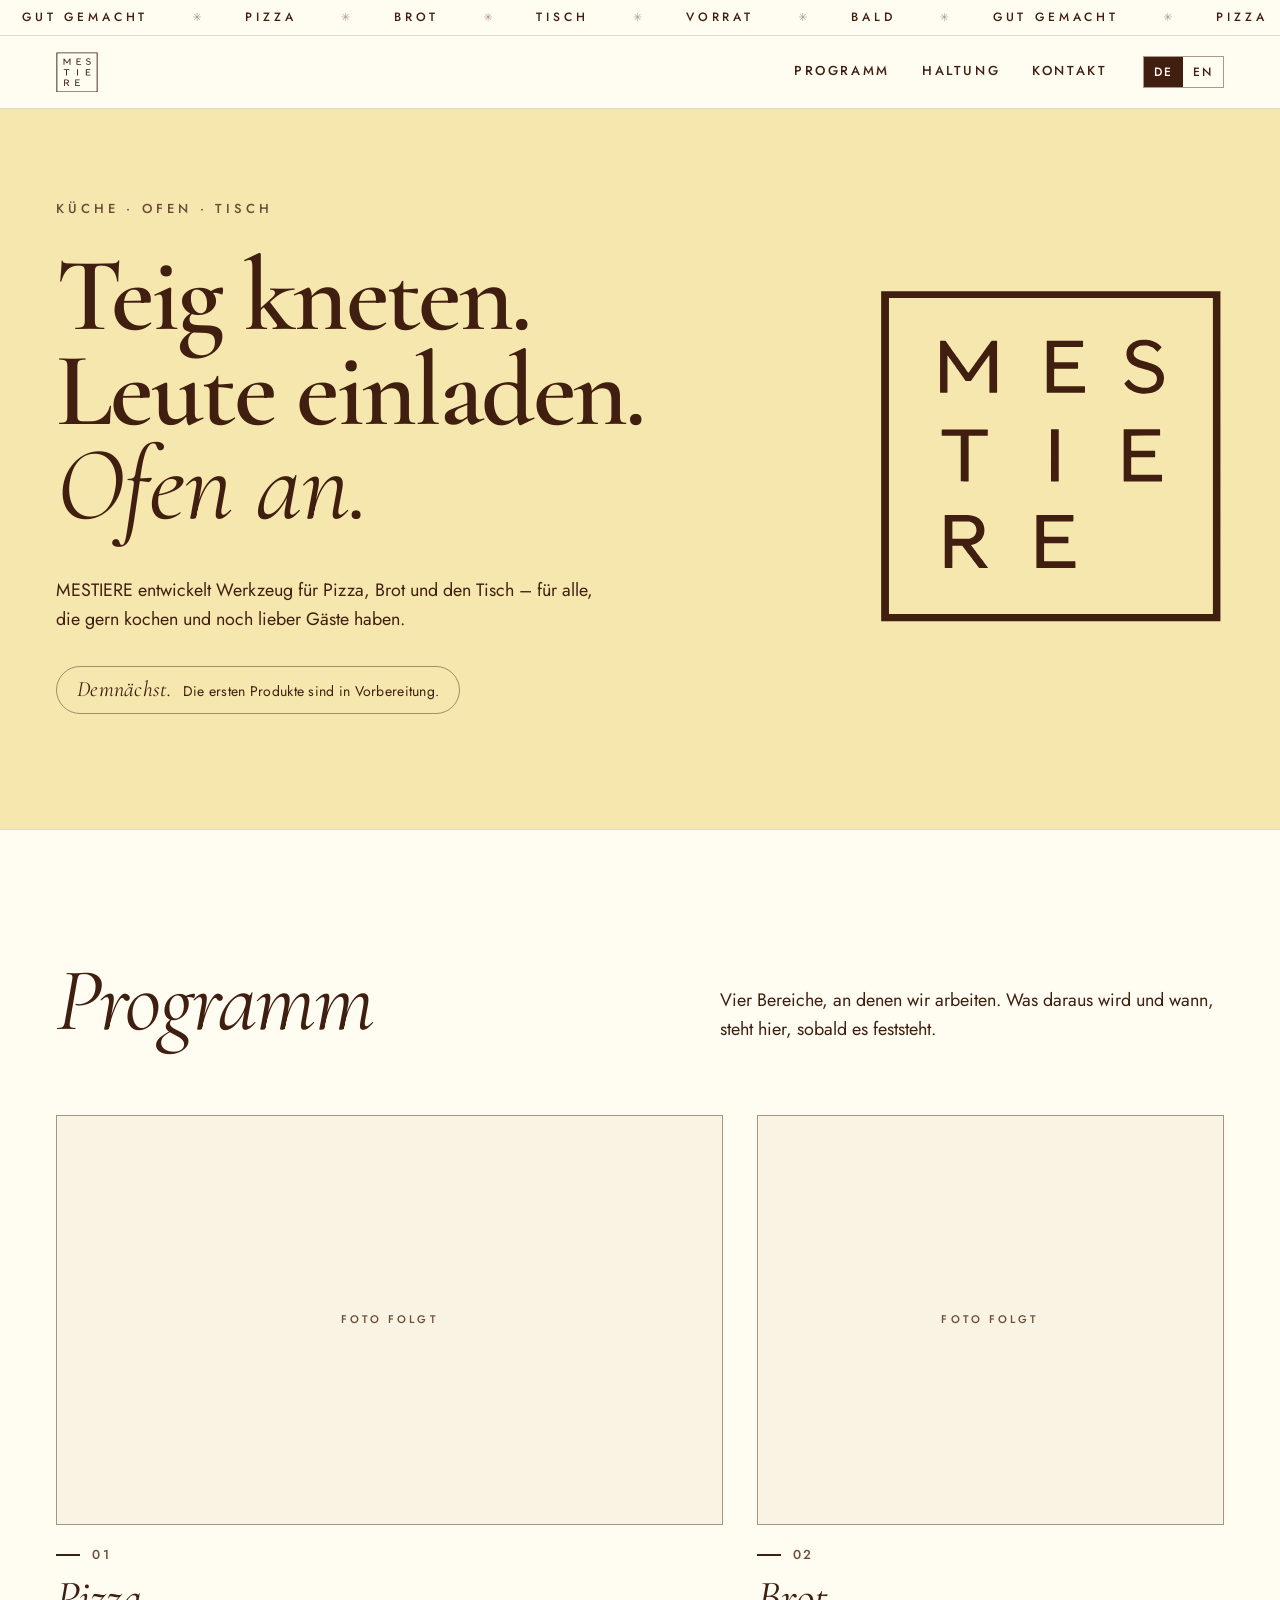
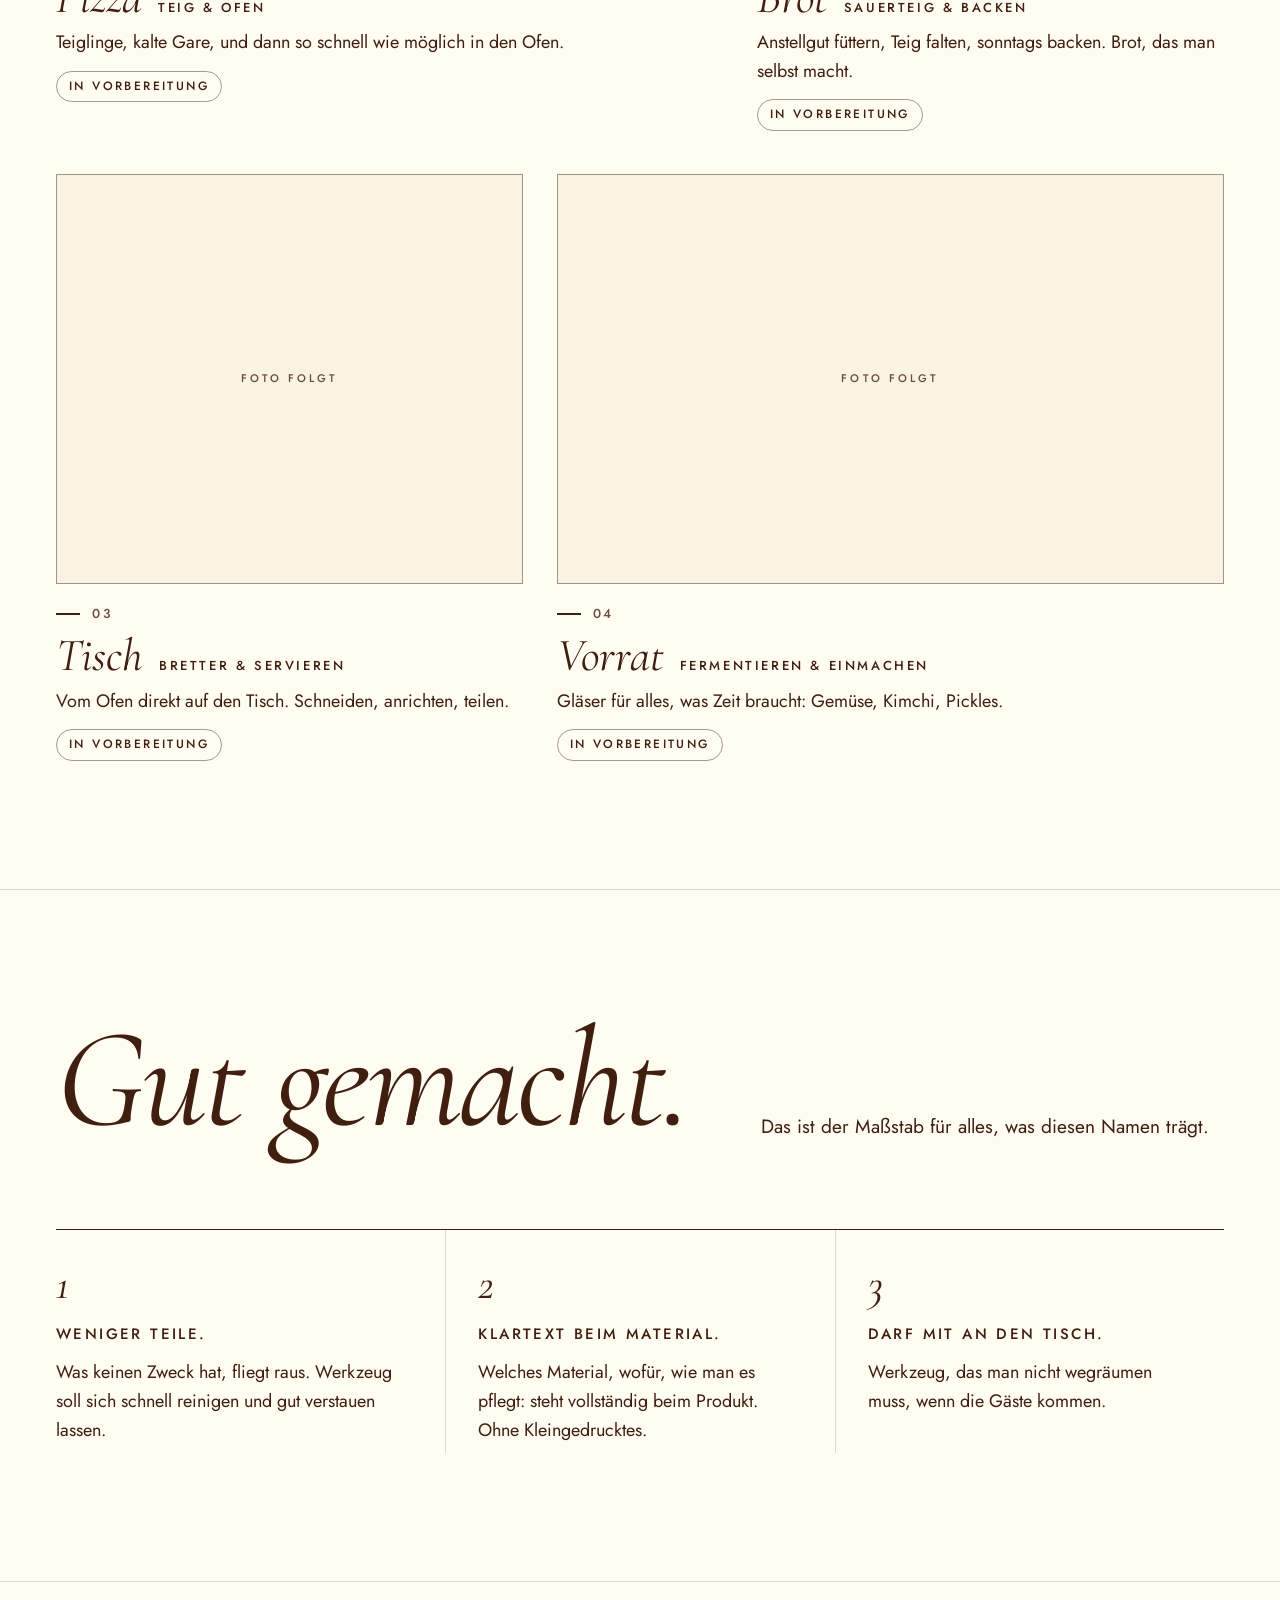
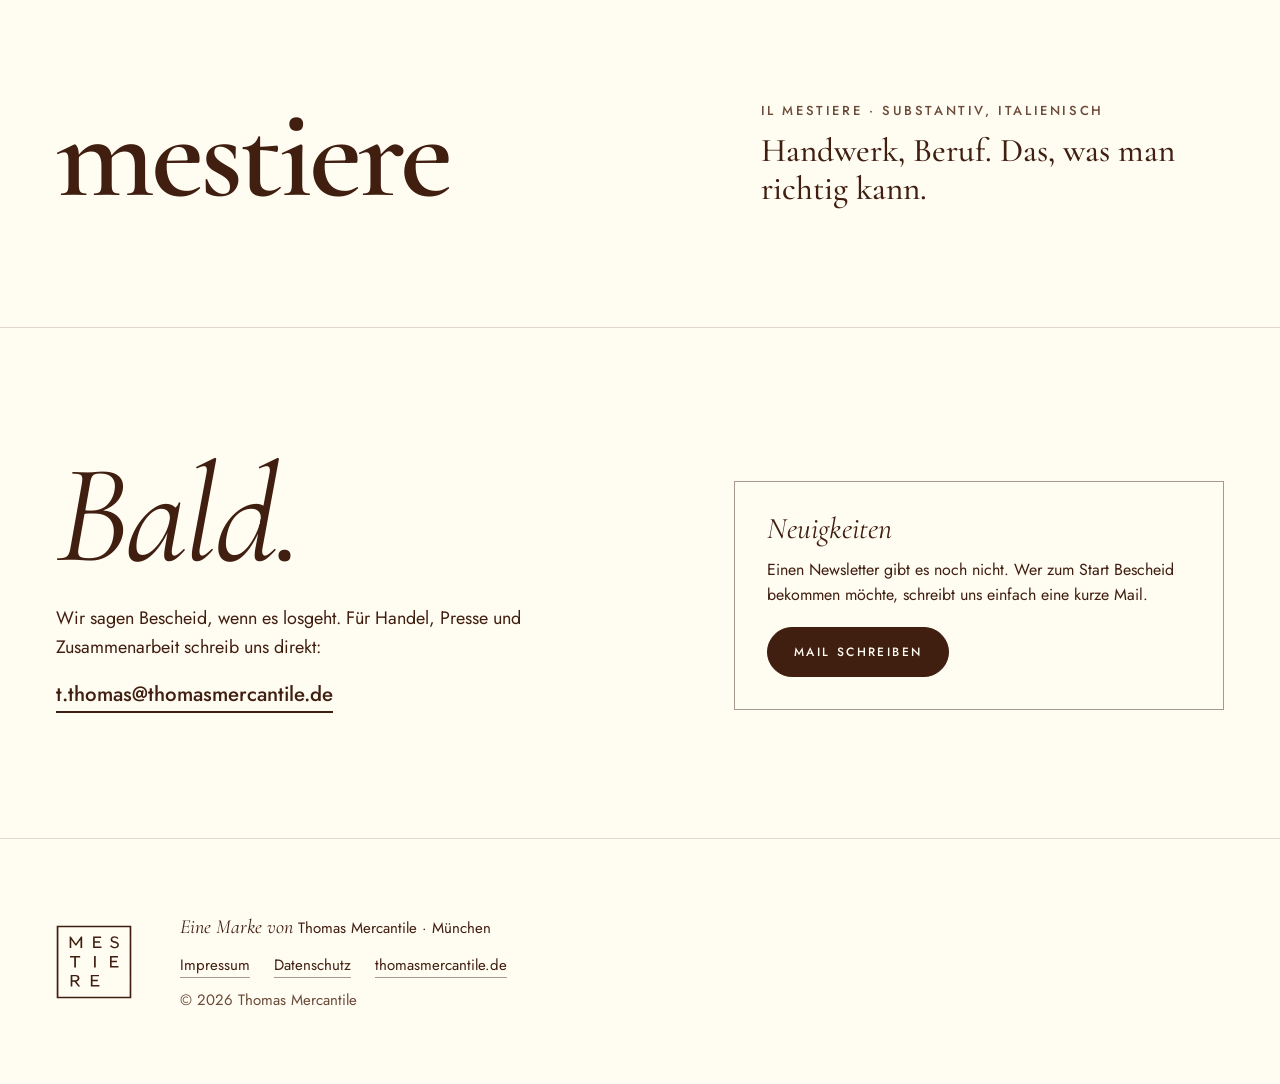
==== commit 95813cab: "Logo: Zeichenfläche mit Rand, untere Rahmenlinie im Kopf nicht mehr abgeschnitten Co-Authored-By: Cl" ====
--- a/index.html
+++ b/index.html
@@ -42,7 +42,7 @@
   <header class="topbar">
     <div class="wrap topbar-inner">
       <a class="topbar-logo" href="#top" aria-label="MESTIERE – Startseite" data-aria-de="MESTIERE – Startseite" data-aria-en="MESTIERE – Home">
-        <svg class="logo" viewBox="304.67 311.60 645.41 627.80" aria-hidden="true" focusable="false"><path fill="currentColor" fill-rule="evenodd" d="M304.67,311.60L950.08,311.60L950.08,939.40L304.67,939.40Z M319.50,324.62L319.50,925.65L935.76,925.65L935.76,324.62Z M810.47,506.43L819.94,504.82L821.44,504.38L825.56,502.87L826.62,502.36L833.23,498.01L837.37,493.68L838.47,492.13L839.12,491.07L839.45,490.48L840.90,487.31L841.39,485.95L842.51,479.81L842.62,478.44L842.62,476.12L842.37,473.06L842.01,470.88L841.57,468.94L841.12,467.69L838.32,462.44L834.94,458.45C832.07,455.55 828.89,453.39 824.94,451.65L823.50,451.06L822.31,450.56L821.00,450.06L820.00,449.69L818.69,449.20L817.00,448.63L815.31,448.07L813.69,447.58L811.75,447.00L810.00,446.50L808.56,446.12L806.44,445.56L801.56,444.23L799.88,443.73L798.00,443.13C795.53,442.40 792.03,440.64 789.72,438.97L786.67,435.73L786.10,434.87L785.61,433.40C784.85,431.16 784.72,429.73 785.05,427.56C785.47,424.91 786.57,422.64 788.37,420.72C789.83,419.16 790.90,418.42 793.45,417.18L795.66,416.11L796.76,415.87L798.48,415.38L803.88,414.79L811.00,415.20L818.81,417.63L820.00,418.18L821.31,418.91L822.61,419.69L828.69,425.28L830.06,426.75L830.36,426.75L830.65,426.75L830.98,426.34L833.01,424.19L835.29,421.72L837.02,419.81L838.15,418.61L838.06,418.27L836.19,415.80L831.22,411.57L829.72,410.60L828.90,410.12L828.18,409.72L822.19,406.91L820.62,406.31L819.37,405.95L817.75,405.52L816.18,405.14L809.13,404.18L807.07,404.00L803.94,404.00L796.69,404.69L794.38,405.13L792.62,405.57L790.69,406.17L785.56,408.28L783.06,409.66C780.09,411.53 776.35,415.24 774.81,417.84C772.57,421.63 771.63,424.85 771.36,429.62L771.24,431.81L771.36,432.81L772.18,438.00L772.70,439.55L775.76,445.25C777.80,447.97 780.93,450.69 783.81,452.25L787.30,454.00L788.17,454.39L789.69,455.07L791.00,455.63L792.37,456.14L793.94,456.67L800.75,458.76L804.00,459.63L808.94,461.00L810.88,461.59L812.62,462.12L813.76,462.51L815.07,463.00L818.82,464.55L820.17,465.12L823.38,467.05C825.42,468.49 827.52,470.97 828.12,472.65L828.60,473.94C829.17,475.39 829.33,478.65 828.96,480.88L827.54,485.23L827.03,486.17C826.50,487.39 823.41,490.51 821.98,491.26L821.34,491.70L815.44,494.36L811.81,495.12L809.69,495.39L808.56,495.46L805.00,495.46L801.44,495.26L800.12,495.01L797.50,494.50L794.31,493.60C788.73,491.70 784.53,489.16 780.92,485.48L776.64,480.40L775.49,479.50L775.22,479.50L773.02,481.66L769.16,485.41C767.52,487.00 767.28,487.34 767.42,487.93L771.21,492.88C773.30,495.20 775.18,496.78 778.44,498.96L782.29,501.25L783.09,501.67L784.50,502.32L785.75,502.82L789.81,504.30L791.46,504.80L798.06,506.06C802.71,506.62 806.99,506.75 810.47,506.43Z M430.36,504.76L430.72,504.28L430.82,503.94L430.79,469.62L430.79,435.30L430.92,435.00L431.35,434.65L431.63,434.61L431.84,435.00L434.70,439.00L435.95,440.69L436.94,442.06L439.52,445.67L440.34,446.79L441.01,447.81L441.59,448.69L444.16,452.25L445.14,453.69L446.07,455.00L447.06,456.38L448.92,459.00L449.63,459.94L450.54,461.19L452.56,464.11L453.53,465.45L454.28,466.49L455.50,468.18L459.15,473.30L459.96,474.50L461.59,476.91L463.01,479.02L463.68,479.98L464.80,481.50L465.60,482.43L474.99,482.43L475.37,482.36L476.16,481.33L477.81,479.06L478.90,477.50L479.81,476.19L481.14,474.25L483.06,471.44L485.61,467.81L487.37,465.44L488.52,463.88L491.29,459.77L492.36,458.25L496.05,453.08L496.81,452.06L497.87,450.62L499.44,448.44L503.09,443.38L504.56,441.36L508.83,435.34L509.46,434.31L509.80,434.19L510.14,434.07L510.35,434.21L510.58,434.34L510.60,469.20L510.60,504.22L510.97,504.71L511.31,505.00L517.89,504.95L524.48,504.95L524.74,504.76L525.13,504.37L525.25,504.13L525.23,497.91L525.21,449.16L525.21,406.63L524.84,406.28L524.49,405.92L520.03,405.93L515.16,405.93L513.31,407.67L511.61,410.12L510.26,412.02L504.94,419.38L497.60,429.65L495.25,432.88L489.26,441.11L487.75,443.19L485.59,446.19L483.62,448.94L481.89,451.38L480.52,453.31L479.62,454.56L478.43,456.25L476.98,458.31L473.70,462.85L471.92,465.33L470.85,466.58L470.55,466.72L470.34,466.61L467.41,462.81L465.30,459.78L463.69,457.47L461.62,454.56L458.07,449.62L457.10,448.23L455.80,446.35L452.89,442.30L450.12,438.49L448.68,436.51L447.45,434.81L446.05,432.81L444.19,430.25L442.85,428.35L440.36,424.75L439.11,422.94L437.16,420.21L436.56,419.38L434.84,417.00L432.76,413.94L431.86,412.62L430.06,410.08L428.93,408.50L427.77,406.86L427.09,406.21L426.69,406.00L422.00,405.98L417.31,405.98L417.03,406.11L416.74,406.41L416.75,455.50L416.75,504.44L417.09,504.73L417.42,504.99L423.77,504.94L430.11,504.94L430.36,504.76Z M659.59,504.95L691.74,504.95L692.05,504.62L692.40,504.31L692.47,498.99L692.47,493.67L692.39,493.22L692.07,492.63L691.90,492.50L663.14,492.50L634.37,492.50L634.04,492.17L633.75,491.85L633.80,475.87L633.80,459.89L634.00,459.63L634.41,459.23L634.69,459.07L656.67,459.04L678.66,459.04L678.95,458.73L679.25,458.44L679.27,452.96L679.27,447.49L679.02,447.21L678.74,446.93L656.72,446.93L634.69,446.93L634.41,446.77L633.97,446.34L633.83,446.06L633.85,432.25L633.85,418.44L634.19,418.16L634.51,417.86L660.16,417.84L686.98,417.83L688.15,417.83L688.45,417.46L688.75,417.11L688.75,411.82L688.75,406.53L688.51,406.23L688.27,405.94L654.29,405.94L620.32,405.94L620.00,406.21L619.69,406.48L619.69,455.41L619.69,504.35L619.94,504.63L620.40,505.01L624.02,504.99L659.59,504.99Z M641.81,673.56L642.36,673.05L642.50,672.73L642.46,623.99L642.46,574.87L642.07,574.30L641.79,574.12L635.00,574.10L628.20,574.10L627.98,574.37L627.75,574.65L627.74,580.86L627.73,629.88L627.73,672.69L627.86,673.02L628.15,673.54L634.69,673.63L641.23,673.63L641.81,673.56Z M838.58,673.53L838.98,673.03L838.96,667.08L838.96,661.48L838.65,661.25L838.37,661.01L833.59,660.98L804.98,660.96L781.14,660.96L780.79,660.68L780.44,660.42L780.31,659.93L780.31,643.91L780.31,628.38L780.66,628.03L781.01,627.67L802.97,627.62L825.22,627.62L825.69,627.13L825.88,626.76L825.88,621.50L825.88,616.24L825.69,615.88L825.29,615.37L803.10,615.32L781.13,615.32L780.88,615.13L780.47,614.72L780.33,614.44L780.36,600.75L780.36,587.07L780.59,586.85L781.24,586.46L808.09,586.38L834.75,586.38L835.20,585.85L835.38,585.48L835.31,580.52L835.31,575.09L834.81,574.42L834.50,574.26L812.28,574.41L766.66,574.41L766.19,574.92L765.99,575.22L766.00,624.07L766.00,672.92L766.19,673.22L766.66,673.66L802.62,673.67L838.31,673.67L838.58,673.53Z M470.54,673.60L470.94,673.08L471.09,672.68L471.07,630.12L471.07,587.56L471.20,587.17L471.35,586.78L471.78,586.64L472.21,586.48L489.51,586.45L506.81,586.45L507.09,586.27L507.53,585.89L507.53,575.24L507.17,574.89L506.85,574.74L481.08,574.77L437.83,574.80L420.35,574.80L420.10,575.10L419.83,575.35L419.82,580.62L419.82,585.90L420.14,586.18L420.47,586.48L437.95,586.55L455.63,586.55L456.04,586.97L456.11,630.21L456.11,673.24L456.33,673.38L463.81,673.72L470.31,673.72L470.54,673.60Z M439.77,838.14L440.08,837.90L440.14,817.23L440.14,796.28L440.58,795.87L440.90,795.73L449.73,795.71L458.56,795.71L458.89,795.91L459.76,796.91L460.99,798.61L462.06,800.05L463.07,801.38L467.19,806.86L469.12,809.50L470.75,811.58L472.34,813.59L475.22,817.38L477.86,820.88L479.33,822.81L480.89,824.86L487.81,834.00L489.51,836.25L490.45,837.47L491.06,838.07L491.35,838.27L499.46,838.24L507.72,838.24L507.88,837.73L507.88,837.35L507.25,836.64L505.08,833.88L501.10,828.64L499.83,826.88L497.88,824.19L493.15,818.08L491.15,815.44L489.23,812.88L488.09,811.38L485.95,808.53L484.12,806.08L482.19,803.55L477.66,797.50L476.49,796.10L475.88,795.51L475.88,795.14L475.88,794.77L476.20,794.51L476.92,794.25C478.17,794.25 483.56,792.42 486.12,791.13C490.89,788.73 495.09,784.76 497.60,780.27L500.00,774.50L500.38,773.00L500.84,770.56L501.05,768.94L501.02,766.17L501.02,763.41L500.70,761.92L500.25,759.45C499.92,757.20 498.34,753.24 496.81,750.83C495.66,749.02 493.38,746.52 491.19,744.66C486.05,740.31 479.05,738.00 469.44,737.49L467.06,737.38L446.68,737.47L426.13,737.47L425.80,738.07L425.63,738.49L425.62,788.13L425.62,837.78L425.77,837.97L426.18,838.31L432.95,838.34L439.47,838.34L439.77,838.14Z M440.45,782.47L440.16,781.83L440.16,750.28L440.53,749.86L440.80,749.71L455.43,749.72L470.06,749.72L471.94,749.98L474.17,750.37L475.09,750.63L479.12,752.61C481.45,754.25 483.39,756.55 484.41,758.88L485.63,763.05L485.88,764.17L485.88,766.31L485.88,768.45L485.62,769.38L485.18,771.18L483.41,775.44L479.88,779.26L477.01,780.88L476.04,781.26L473.81,781.94L472.00,782.40L471.56,782.57L456.12,782.60L440.67,782.60L440.45,782.47Z M673.77,838.23L674.12,837.69L674.23,837.25L674.23,831.72C674.11,826.28 674.05,825.59 673.68,825.41L644.66,825.32L615.41,825.32L614.81,824.83L614.61,824.54L614.59,808.20L614.59,791.85L614.84,791.63L615.11,791.37L624.40,791.32L647.03,791.30L660.38,791.30L660.56,791.13L660.91,789.93L660.88,784.48L660.88,779.21L660.56,778.92L660.26,778.61L639.04,778.59L616.69,778.59C615.33,778.56 615.06,778.48 614.78,777.96L614.58,777.56L614.61,763.88L614.61,750.19L614.77,750.03L615.36,749.68L668.72,749.68C669.65,749.64 669.96,749.50 670.19,748.95L670.37,748.54L670.39,743.35L670.39,738.16L670.26,737.90L669.88,737.50L669.65,737.38L635.09,737.38L600.54,737.38L600.27,737.67L600.00,737.96L600.00,787.70L600.00,837.66L600.24,838.11L600.48,838.35L637.02,838.29L673.77,838.29Z"/></svg>
+        <svg class="logo" viewBox="298.67 305.60 657.41 639.80" aria-hidden="true" focusable="false"><path fill="currentColor" fill-rule="evenodd" d="M304.67,311.60L950.08,311.60L950.08,939.40L304.67,939.40Z M319.50,324.62L319.50,925.65L935.76,925.65L935.76,324.62Z M810.47,506.43L819.94,504.82L821.44,504.38L825.56,502.87L826.62,502.36L833.23,498.01L837.37,493.68L838.47,492.13L839.12,491.07L839.45,490.48L840.90,487.31L841.39,485.95L842.51,479.81L842.62,478.44L842.62,476.12L842.37,473.06L842.01,470.88L841.57,468.94L841.12,467.69L838.32,462.44L834.94,458.45C832.07,455.55 828.89,453.39 824.94,451.65L823.50,451.06L822.31,450.56L821.00,450.06L820.00,449.69L818.69,449.20L817.00,448.63L815.31,448.07L813.69,447.58L811.75,447.00L810.00,446.50L808.56,446.12L806.44,445.56L801.56,444.23L799.88,443.73L798.00,443.13C795.53,442.40 792.03,440.64 789.72,438.97L786.67,435.73L786.10,434.87L785.61,433.40C784.85,431.16 784.72,429.73 785.05,427.56C785.47,424.91 786.57,422.64 788.37,420.72C789.83,419.16 790.90,418.42 793.45,417.18L795.66,416.11L796.76,415.87L798.48,415.38L803.88,414.79L811.00,415.20L818.81,417.63L820.00,418.18L821.31,418.91L822.61,419.69L828.69,425.28L830.06,426.75L830.36,426.75L830.65,426.75L830.98,426.34L833.01,424.19L835.29,421.72L837.02,419.81L838.15,418.61L838.06,418.27L836.19,415.80L831.22,411.57L829.72,410.60L828.90,410.12L828.18,409.72L822.19,406.91L820.62,406.31L819.37,405.95L817.75,405.52L816.18,405.14L809.13,404.18L807.07,404.00L803.94,404.00L796.69,404.69L794.38,405.13L792.62,405.57L790.69,406.17L785.56,408.28L783.06,409.66C780.09,411.53 776.35,415.24 774.81,417.84C772.57,421.63 771.63,424.85 771.36,429.62L771.24,431.81L771.36,432.81L772.18,438.00L772.70,439.55L775.76,445.25C777.80,447.97 780.93,450.69 783.81,452.25L787.30,454.00L788.17,454.39L789.69,455.07L791.00,455.63L792.37,456.14L793.94,456.67L800.75,458.76L804.00,459.63L808.94,461.00L810.88,461.59L812.62,462.12L813.76,462.51L815.07,463.00L818.82,464.55L820.17,465.12L823.38,467.05C825.42,468.49 827.52,470.97 828.12,472.65L828.60,473.94C829.17,475.39 829.33,478.65 828.96,480.88L827.54,485.23L827.03,486.17C826.50,487.39 823.41,490.51 821.98,491.26L821.34,491.70L815.44,494.36L811.81,495.12L809.69,495.39L808.56,495.46L805.00,495.46L801.44,495.26L800.12,495.01L797.50,494.50L794.31,493.60C788.73,491.70 784.53,489.16 780.92,485.48L776.64,480.40L775.49,479.50L775.22,479.50L773.02,481.66L769.16,485.41C767.52,487.00 767.28,487.34 767.42,487.93L771.21,492.88C773.30,495.20 775.18,496.78 778.44,498.96L782.29,501.25L783.09,501.67L784.50,502.32L785.75,502.82L789.81,504.30L791.46,504.80L798.06,506.06C802.71,506.62 806.99,506.75 810.47,506.43Z M430.36,504.76L430.72,504.28L430.82,503.94L430.79,469.62L430.79,435.30L430.92,435.00L431.35,434.65L431.63,434.61L431.84,435.00L434.70,439.00L435.95,440.69L436.94,442.06L439.52,445.67L440.34,446.79L441.01,447.81L441.59,448.69L444.16,452.25L445.14,453.69L446.07,455.00L447.06,456.38L448.92,459.00L449.63,459.94L450.54,461.19L452.56,464.11L453.53,465.45L454.28,466.49L455.50,468.18L459.15,473.30L459.96,474.50L461.59,476.91L463.01,479.02L463.68,479.98L464.80,481.50L465.60,482.43L474.99,482.43L475.37,482.36L476.16,481.33L477.81,479.06L478.90,477.50L479.81,476.19L481.14,474.25L483.06,471.44L485.61,467.81L487.37,465.44L488.52,463.88L491.29,459.77L492.36,458.25L496.05,453.08L496.81,452.06L497.87,450.62L499.44,448.44L503.09,443.38L504.56,441.36L508.83,435.34L509.46,434.31L509.80,434.19L510.14,434.07L510.35,434.21L510.58,434.34L510.60,469.20L510.60,504.22L510.97,504.71L511.31,505.00L517.89,504.95L524.48,504.95L524.74,504.76L525.13,504.37L525.25,504.13L525.23,497.91L525.21,449.16L525.21,406.63L524.84,406.28L524.49,405.92L520.03,405.93L515.16,405.93L513.31,407.67L511.61,410.12L510.26,412.02L504.94,419.38L497.60,429.65L495.25,432.88L489.26,441.11L487.75,443.19L485.59,446.19L483.62,448.94L481.89,451.38L480.52,453.31L479.62,454.56L478.43,456.25L476.98,458.31L473.70,462.85L471.92,465.33L470.85,466.58L470.55,466.72L470.34,466.61L467.41,462.81L465.30,459.78L463.69,457.47L461.62,454.56L458.07,449.62L457.10,448.23L455.80,446.35L452.89,442.30L450.12,438.49L448.68,436.51L447.45,434.81L446.05,432.81L444.19,430.25L442.85,428.35L440.36,424.75L439.11,422.94L437.16,420.21L436.56,419.38L434.84,417.00L432.76,413.94L431.86,412.62L430.06,410.08L428.93,408.50L427.77,406.86L427.09,406.21L426.69,406.00L422.00,405.98L417.31,405.98L417.03,406.11L416.74,406.41L416.75,455.50L416.75,504.44L417.09,504.73L417.42,504.99L423.77,504.94L430.11,504.94L430.36,504.76Z M659.59,504.95L691.74,504.95L692.05,504.62L692.40,504.31L692.47,498.99L692.47,493.67L692.39,493.22L692.07,492.63L691.90,492.50L663.14,492.50L634.37,492.50L634.04,492.17L633.75,491.85L633.80,475.87L633.80,459.89L634.00,459.63L634.41,459.23L634.69,459.07L656.67,459.04L678.66,459.04L678.95,458.73L679.25,458.44L679.27,452.96L679.27,447.49L679.02,447.21L678.74,446.93L656.72,446.93L634.69,446.93L634.41,446.77L633.97,446.34L633.83,446.06L633.85,432.25L633.85,418.44L634.19,418.16L634.51,417.86L660.16,417.84L686.98,417.83L688.15,417.83L688.45,417.46L688.75,417.11L688.75,411.82L688.75,406.53L688.51,406.23L688.27,405.94L654.29,405.94L620.32,405.94L620.00,406.21L619.69,406.48L619.69,455.41L619.69,504.35L619.94,504.63L620.40,505.01L624.02,504.99L659.59,504.99Z M641.81,673.56L642.36,673.05L642.50,672.73L642.46,623.99L642.46,574.87L642.07,574.30L641.79,574.12L635.00,574.10L628.20,574.10L627.98,574.37L627.75,574.65L627.74,580.86L627.73,629.88L627.73,672.69L627.86,673.02L628.15,673.54L634.69,673.63L641.23,673.63L641.81,673.56Z M838.58,673.53L838.98,673.03L838.96,667.08L838.96,661.48L838.65,661.25L838.37,661.01L833.59,660.98L804.98,660.96L781.14,660.96L780.79,660.68L780.44,660.42L780.31,659.93L780.31,643.91L780.31,628.38L780.66,628.03L781.01,627.67L802.97,627.62L825.22,627.62L825.69,627.13L825.88,626.76L825.88,621.50L825.88,616.24L825.69,615.88L825.29,615.37L803.10,615.32L781.13,615.32L780.88,615.13L780.47,614.72L780.33,614.44L780.36,600.75L780.36,587.07L780.59,586.85L781.24,586.46L808.09,586.38L834.75,586.38L835.20,585.85L835.38,585.48L835.31,580.52L835.31,575.09L834.81,574.42L834.50,574.26L812.28,574.41L766.66,574.41L766.19,574.92L765.99,575.22L766.00,624.07L766.00,672.92L766.19,673.22L766.66,673.66L802.62,673.67L838.31,673.67L838.58,673.53Z M470.54,673.60L470.94,673.08L471.09,672.68L471.07,630.12L471.07,587.56L471.20,587.17L471.35,586.78L471.78,586.64L472.21,586.48L489.51,586.45L506.81,586.45L507.09,586.27L507.53,585.89L507.53,575.24L507.17,574.89L506.85,574.74L481.08,574.77L437.83,574.80L420.35,574.80L420.10,575.10L419.83,575.35L419.82,580.62L419.82,585.90L420.14,586.18L420.47,586.48L437.95,586.55L455.63,586.55L456.04,586.97L456.11,630.21L456.11,673.24L456.33,673.38L463.81,673.72L470.31,673.72L470.54,673.60Z M439.77,838.14L440.08,837.90L440.14,817.23L440.14,796.28L440.58,795.87L440.90,795.73L449.73,795.71L458.56,795.71L458.89,795.91L459.76,796.91L460.99,798.61L462.06,800.05L463.07,801.38L467.19,806.86L469.12,809.50L470.75,811.58L472.34,813.59L475.22,817.38L477.86,820.88L479.33,822.81L480.89,824.86L487.81,834.00L489.51,836.25L490.45,837.47L491.06,838.07L491.35,838.27L499.46,838.24L507.72,838.24L507.88,837.73L507.88,837.35L507.25,836.64L505.08,833.88L501.10,828.64L499.83,826.88L497.88,824.19L493.15,818.08L491.15,815.44L489.23,812.88L488.09,811.38L485.95,808.53L484.12,806.08L482.19,803.55L477.66,797.50L476.49,796.10L475.88,795.51L475.88,795.14L475.88,794.77L476.20,794.51L476.92,794.25C478.17,794.25 483.56,792.42 486.12,791.13C490.89,788.73 495.09,784.76 497.60,780.27L500.00,774.50L500.38,773.00L500.84,770.56L501.05,768.94L501.02,766.17L501.02,763.41L500.70,761.92L500.25,759.45C499.92,757.20 498.34,753.24 496.81,750.83C495.66,749.02 493.38,746.52 491.19,744.66C486.05,740.31 479.05,738.00 469.44,737.49L467.06,737.38L446.68,737.47L426.13,737.47L425.80,738.07L425.63,738.49L425.62,788.13L425.62,837.78L425.77,837.97L426.18,838.31L432.95,838.34L439.47,838.34L439.77,838.14Z M440.45,782.47L440.16,781.83L440.16,750.28L440.53,749.86L440.80,749.71L455.43,749.72L470.06,749.72L471.94,749.98L474.17,750.37L475.09,750.63L479.12,752.61C481.45,754.25 483.39,756.55 484.41,758.88L485.63,763.05L485.88,764.17L485.88,766.31L485.88,768.45L485.62,769.38L485.18,771.18L483.41,775.44L479.88,779.26L477.01,780.88L476.04,781.26L473.81,781.94L472.00,782.40L471.56,782.57L456.12,782.60L440.67,782.60L440.45,782.47Z M673.77,838.23L674.12,837.69L674.23,837.25L674.23,831.72C674.11,826.28 674.05,825.59 673.68,825.41L644.66,825.32L615.41,825.32L614.81,824.83L614.61,824.54L614.59,808.20L614.59,791.85L614.84,791.63L615.11,791.37L624.40,791.32L647.03,791.30L660.38,791.30L660.56,791.13L660.91,789.93L660.88,784.48L660.88,779.21L660.56,778.92L660.26,778.61L639.04,778.59L616.69,778.59C615.33,778.56 615.06,778.48 614.78,777.96L614.58,777.56L614.61,763.88L614.61,750.19L614.77,750.03L615.36,749.68L668.72,749.68C669.65,749.64 669.96,749.50 670.19,748.95L670.37,748.54L670.39,743.35L670.39,738.16L670.26,737.90L669.88,737.50L669.65,737.38L635.09,737.38L600.54,737.38L600.27,737.67L600.00,737.96L600.00,787.70L600.00,837.66L600.24,838.11L600.48,838.35L637.02,838.29L673.77,838.29Z"/></svg>
       </a>
       <nav class="mainnav" aria-label="Hauptnavigation" data-aria-de="Hauptnavigation" data-aria-en="Main navigation">
         <a href="#programm" data-de="Programm" data-en="Programme">Programm</a>
@@ -73,7 +73,7 @@
         </div>
 
         <div class="hero-mark" aria-hidden="true">
-          <svg class="logo logo-hero" viewBox="304.67 311.60 645.41 627.80" focusable="false"><path fill="currentColor" fill-rule="evenodd" d="M304.67,311.60L950.08,311.60L950.08,939.40L304.67,939.40Z M319.50,324.62L319.50,925.65L935.76,925.65L935.76,324.62Z M810.47,506.43L819.94,504.82L821.44,504.38L825.56,502.87L826.62,502.36L833.23,498.01L837.37,493.68L838.47,492.13L839.12,491.07L839.45,490.48L840.90,487.31L841.39,485.95L842.51,479.81L842.62,478.44L842.62,476.12L842.37,473.06L842.01,470.88L841.57,468.94L841.12,467.69L838.32,462.44L834.94,458.45C832.07,455.55 828.89,453.39 824.94,451.65L823.50,451.06L822.31,450.56L821.00,450.06L820.00,449.69L818.69,449.20L817.00,448.63L815.31,448.07L813.69,447.58L811.75,447.00L810.00,446.50L808.56,446.12L806.44,445.56L801.56,444.23L799.88,443.73L798.00,443.13C795.53,442.40 792.03,440.64 789.72,438.97L786.67,435.73L786.10,434.87L785.61,433.40C784.85,431.16 784.72,429.73 785.05,427.56C785.47,424.91 786.57,422.64 788.37,420.72C789.83,419.16 790.90,418.42 793.45,417.18L795.66,416.11L796.76,415.87L798.48,415.38L803.88,414.79L811.00,415.20L818.81,417.63L820.00,418.18L821.31,418.91L822.61,419.69L828.69,425.28L830.06,426.75L830.36,426.75L830.65,426.75L830.98,426.34L833.01,424.19L835.29,421.72L837.02,419.81L838.15,418.61L838.06,418.27L836.19,415.80L831.22,411.57L829.72,410.60L828.90,410.12L828.18,409.72L822.19,406.91L820.62,406.31L819.37,405.95L817.75,405.52L816.18,405.14L809.13,404.18L807.07,404.00L803.94,404.00L796.69,404.69L794.38,405.13L792.62,405.57L790.69,406.17L785.56,408.28L783.06,409.66C780.09,411.53 776.35,415.24 774.81,417.84C772.57,421.63 771.63,424.85 771.36,429.62L771.24,431.81L771.36,432.81L772.18,438.00L772.70,439.55L775.76,445.25C777.80,447.97 780.93,450.69 783.81,452.25L787.30,454.00L788.17,454.39L789.69,455.07L791.00,455.63L792.37,456.14L793.94,456.67L800.75,458.76L804.00,459.63L808.94,461.00L810.88,461.59L812.62,462.12L813.76,462.51L815.07,463.00L818.82,464.55L820.17,465.12L823.38,467.05C825.42,468.49 827.52,470.97 828.12,472.65L828.60,473.94C829.17,475.39 829.33,478.65 828.96,480.88L827.54,485.23L827.03,486.17C826.50,487.39 823.41,490.51 821.98,491.26L821.34,491.70L815.44,494.36L811.81,495.12L809.69,495.39L808.56,495.46L805.00,495.46L801.44,495.26L800.12,495.01L797.50,494.50L794.31,493.60C788.73,491.70 784.53,489.16 780.92,485.48L776.64,480.40L775.49,479.50L775.22,479.50L773.02,481.66L769.16,485.41C767.52,487.00 767.28,487.34 767.42,487.93L771.21,492.88C773.30,495.20 775.18,496.78 778.44,498.96L782.29,501.25L783.09,501.67L784.50,502.32L785.75,502.82L789.81,504.30L791.46,504.80L798.06,506.06C802.71,506.62 806.99,506.75 810.47,506.43Z M430.36,504.76L430.72,504.28L430.82,503.94L430.79,469.62L430.79,435.30L430.92,435.00L431.35,434.65L431.63,434.61L431.84,435.00L434.70,439.00L435.95,440.69L436.94,442.06L439.52,445.67L440.34,446.79L441.01,447.81L441.59,448.69L444.16,452.25L445.14,453.69L446.07,455.00L447.06,456.38L448.92,459.00L449.63,459.94L450.54,461.19L452.56,464.11L453.53,465.45L454.28,466.49L455.50,468.18L459.15,473.30L459.96,474.50L461.59,476.91L463.01,479.02L463.68,479.98L464.80,481.50L465.60,482.43L474.99,482.43L475.37,482.36L476.16,481.33L477.81,479.06L478.90,477.50L479.81,476.19L481.14,474.25L483.06,471.44L485.61,467.81L487.37,465.44L488.52,463.88L491.29,459.77L492.36,458.25L496.05,453.08L496.81,452.06L497.87,450.62L499.44,448.44L503.09,443.38L504.56,441.36L508.83,435.34L509.46,434.31L509.80,434.19L510.14,434.07L510.35,434.21L510.58,434.34L510.60,469.20L510.60,504.22L510.97,504.71L511.31,505.00L517.89,504.95L524.48,504.95L524.74,504.76L525.13,504.37L525.25,504.13L525.23,497.91L525.21,449.16L525.21,406.63L524.84,406.28L524.49,405.92L520.03,405.93L515.16,405.93L513.31,407.67L511.61,410.12L510.26,412.02L504.94,419.38L497.60,429.65L495.25,432.88L489.26,441.11L487.75,443.19L485.59,446.19L483.62,448.94L481.89,451.38L480.52,453.31L479.62,454.56L478.43,456.25L476.98,458.31L473.70,462.85L471.92,465.33L470.85,466.58L470.55,466.72L470.34,466.61L467.41,462.81L465.30,459.78L463.69,457.47L461.62,454.56L458.07,449.62L457.10,448.23L455.80,446.35L452.89,442.30L450.12,438.49L448.68,436.51L447.45,434.81L446.05,432.81L444.19,430.25L442.85,428.35L440.36,424.75L439.11,422.94L437.16,420.21L436.56,419.38L434.84,417.00L432.76,413.94L431.86,412.62L430.06,410.08L428.93,408.50L427.77,406.86L427.09,406.21L426.69,406.00L422.00,405.98L417.31,405.98L417.03,406.11L416.74,406.41L416.75,455.50L416.75,504.44L417.09,504.73L417.42,504.99L423.77,504.94L430.11,504.94L430.36,504.76Z M659.59,504.95L691.74,504.95L692.05,504.62L692.40,504.31L692.47,498.99L692.47,493.67L692.39,493.22L692.07,492.63L691.90,492.50L663.14,492.50L634.37,492.50L634.04,492.17L633.75,491.85L633.80,475.87L633.80,459.89L634.00,459.63L634.41,459.23L634.69,459.07L656.67,459.04L678.66,459.04L678.95,458.73L679.25,458.44L679.27,452.96L679.27,447.49L679.02,447.21L678.74,446.93L656.72,446.93L634.69,446.93L634.41,446.77L633.97,446.34L633.83,446.06L633.85,432.25L633.85,418.44L634.19,418.16L634.51,417.86L660.16,417.84L686.98,417.83L688.15,417.83L688.45,417.46L688.75,417.11L688.75,411.82L688.75,406.53L688.51,406.23L688.27,405.94L654.29,405.94L620.32,405.94L620.00,406.21L619.69,406.48L619.69,455.41L619.69,504.35L619.94,504.63L620.40,505.01L624.02,504.99L659.59,504.99Z M641.81,673.56L642.36,673.05L642.50,672.73L642.46,623.99L642.46,574.87L642.07,574.30L641.79,574.12L635.00,574.10L628.20,574.10L627.98,574.37L627.75,574.65L627.74,580.86L627.73,629.88L627.73,672.69L627.86,673.02L628.15,673.54L634.69,673.63L641.23,673.63L641.81,673.56Z M838.58,673.53L838.98,673.03L838.96,667.08L838.96,661.48L838.65,661.25L838.37,661.01L833.59,660.98L804.98,660.96L781.14,660.96L780.79,660.68L780.44,660.42L780.31,659.93L780.31,643.91L780.31,628.38L780.66,628.03L781.01,627.67L802.97,627.62L825.22,627.62L825.69,627.13L825.88,626.76L825.88,621.50L825.88,616.24L825.69,615.88L825.29,615.37L803.10,615.32L781.13,615.32L780.88,615.13L780.47,614.72L780.33,614.44L780.36,600.75L780.36,587.07L780.59,586.85L781.24,586.46L808.09,586.38L834.75,586.38L835.20,585.85L835.38,585.48L835.31,580.52L835.31,575.09L834.81,574.42L834.50,574.26L812.28,574.41L766.66,574.41L766.19,574.92L765.99,575.22L766.00,624.07L766.00,672.92L766.19,673.22L766.66,673.66L802.62,673.67L838.31,673.67L838.58,673.53Z M470.54,673.60L470.94,673.08L471.09,672.68L471.07,630.12L471.07,587.56L471.20,587.17L471.35,586.78L471.78,586.64L472.21,586.48L489.51,586.45L506.81,586.45L507.09,586.27L507.53,585.89L507.53,575.24L507.17,574.89L506.85,574.74L481.08,574.77L437.83,574.80L420.35,574.80L420.10,575.10L419.83,575.35L419.82,580.62L419.82,585.90L420.14,586.18L420.47,586.48L437.95,586.55L455.63,586.55L456.04,586.97L456.11,630.21L456.11,673.24L456.33,673.38L463.81,673.72L470.31,673.72L470.54,673.60Z M439.77,838.14L440.08,837.90L440.14,817.23L440.14,796.28L440.58,795.87L440.90,795.73L449.73,795.71L458.56,795.71L458.89,795.91L459.76,796.91L460.99,798.61L462.06,800.05L463.07,801.38L467.19,806.86L469.12,809.50L470.75,811.58L472.34,813.59L475.22,817.38L477.86,820.88L479.33,822.81L480.89,824.86L487.81,834.00L489.51,836.25L490.45,837.47L491.06,838.07L491.35,838.27L499.46,838.24L507.72,838.24L507.88,837.73L507.88,837.35L507.25,836.64L505.08,833.88L501.10,828.64L499.83,826.88L497.88,824.19L493.15,818.08L491.15,815.44L489.23,812.88L488.09,811.38L485.95,808.53L484.12,806.08L482.19,803.55L477.66,797.50L476.49,796.10L475.88,795.51L475.88,795.14L475.88,794.77L476.20,794.51L476.92,794.25C478.17,794.25 483.56,792.42 486.12,791.13C490.89,788.73 495.09,784.76 497.60,780.27L500.00,774.50L500.38,773.00L500.84,770.56L501.05,768.94L501.02,766.17L501.02,763.41L500.70,761.92L500.25,759.45C499.92,757.20 498.34,753.24 496.81,750.83C495.66,749.02 493.38,746.52 491.19,744.66C486.05,740.31 479.05,738.00 469.44,737.49L467.06,737.38L446.68,737.47L426.13,737.47L425.80,738.07L425.63,738.49L425.62,788.13L425.62,837.78L425.77,837.97L426.18,838.31L432.95,838.34L439.47,838.34L439.77,838.14Z M440.45,782.47L440.16,781.83L440.16,750.28L440.53,749.86L440.80,749.71L455.43,749.72L470.06,749.72L471.94,749.98L474.17,750.37L475.09,750.63L479.12,752.61C481.45,754.25 483.39,756.55 484.41,758.88L485.63,763.05L485.88,764.17L485.88,766.31L485.88,768.45L485.62,769.38L485.18,771.18L483.41,775.44L479.88,779.26L477.01,780.88L476.04,781.26L473.81,781.94L472.00,782.40L471.56,782.57L456.12,782.60L440.67,782.60L440.45,782.47Z M673.77,838.23L674.12,837.69L674.23,837.25L674.23,831.72C674.11,826.28 674.05,825.59 673.68,825.41L644.66,825.32L615.41,825.32L614.81,824.83L614.61,824.54L614.59,808.20L614.59,791.85L614.84,791.63L615.11,791.37L624.40,791.32L647.03,791.30L660.38,791.30L660.56,791.13L660.91,789.93L660.88,784.48L660.88,779.21L660.56,778.92L660.26,778.61L639.04,778.59L616.69,778.59C615.33,778.56 615.06,778.48 614.78,777.96L614.58,777.56L614.61,763.88L614.61,750.19L614.77,750.03L615.36,749.68L668.72,749.68C669.65,749.64 669.96,749.50 670.19,748.95L670.37,748.54L670.39,743.35L670.39,738.16L670.26,737.90L669.88,737.50L669.65,737.38L635.09,737.38L600.54,737.38L600.27,737.67L600.00,737.96L600.00,787.70L600.00,837.66L600.24,838.11L600.48,838.35L637.02,838.29L673.77,838.29Z"/></svg>
+          <svg class="logo logo-hero" viewBox="298.67 305.60 657.41 639.80" focusable="false"><path fill="currentColor" fill-rule="evenodd" d="M304.67,311.60L950.08,311.60L950.08,939.40L304.67,939.40Z M319.50,324.62L319.50,925.65L935.76,925.65L935.76,324.62Z M810.47,506.43L819.94,504.82L821.44,504.38L825.56,502.87L826.62,502.36L833.23,498.01L837.37,493.68L838.47,492.13L839.12,491.07L839.45,490.48L840.90,487.31L841.39,485.95L842.51,479.81L842.62,478.44L842.62,476.12L842.37,473.06L842.01,470.88L841.57,468.94L841.12,467.69L838.32,462.44L834.94,458.45C832.07,455.55 828.89,453.39 824.94,451.65L823.50,451.06L822.31,450.56L821.00,450.06L820.00,449.69L818.69,449.20L817.00,448.63L815.31,448.07L813.69,447.58L811.75,447.00L810.00,446.50L808.56,446.12L806.44,445.56L801.56,444.23L799.88,443.73L798.00,443.13C795.53,442.40 792.03,440.64 789.72,438.97L786.67,435.73L786.10,434.87L785.61,433.40C784.85,431.16 784.72,429.73 785.05,427.56C785.47,424.91 786.57,422.64 788.37,420.72C789.83,419.16 790.90,418.42 793.45,417.18L795.66,416.11L796.76,415.87L798.48,415.38L803.88,414.79L811.00,415.20L818.81,417.63L820.00,418.18L821.31,418.91L822.61,419.69L828.69,425.28L830.06,426.75L830.36,426.75L830.65,426.75L830.98,426.34L833.01,424.19L835.29,421.72L837.02,419.81L838.15,418.61L838.06,418.27L836.19,415.80L831.22,411.57L829.72,410.60L828.90,410.12L828.18,409.72L822.19,406.91L820.62,406.31L819.37,405.95L817.75,405.52L816.18,405.14L809.13,404.18L807.07,404.00L803.94,404.00L796.69,404.69L794.38,405.13L792.62,405.57L790.69,406.17L785.56,408.28L783.06,409.66C780.09,411.53 776.35,415.24 774.81,417.84C772.57,421.63 771.63,424.85 771.36,429.62L771.24,431.81L771.36,432.81L772.18,438.00L772.70,439.55L775.76,445.25C777.80,447.97 780.93,450.69 783.81,452.25L787.30,454.00L788.17,454.39L789.69,455.07L791.00,455.63L792.37,456.14L793.94,456.67L800.75,458.76L804.00,459.63L808.94,461.00L810.88,461.59L812.62,462.12L813.76,462.51L815.07,463.00L818.82,464.55L820.17,465.12L823.38,467.05C825.42,468.49 827.52,470.97 828.12,472.65L828.60,473.94C829.17,475.39 829.33,478.65 828.96,480.88L827.54,485.23L827.03,486.17C826.50,487.39 823.41,490.51 821.98,491.26L821.34,491.70L815.44,494.36L811.81,495.12L809.69,495.39L808.56,495.46L805.00,495.46L801.44,495.26L800.12,495.01L797.50,494.50L794.31,493.60C788.73,491.70 784.53,489.16 780.92,485.48L776.64,480.40L775.49,479.50L775.22,479.50L773.02,481.66L769.16,485.41C767.52,487.00 767.28,487.34 767.42,487.93L771.21,492.88C773.30,495.20 775.18,496.78 778.44,498.96L782.29,501.25L783.09,501.67L784.50,502.32L785.75,502.82L789.81,504.30L791.46,504.80L798.06,506.06C802.71,506.62 806.99,506.75 810.47,506.43Z M430.36,504.76L430.72,504.28L430.82,503.94L430.79,469.62L430.79,435.30L430.92,435.00L431.35,434.65L431.63,434.61L431.84,435.00L434.70,439.00L435.95,440.69L436.94,442.06L439.52,445.67L440.34,446.79L441.01,447.81L441.59,448.69L444.16,452.25L445.14,453.69L446.07,455.00L447.06,456.38L448.92,459.00L449.63,459.94L450.54,461.19L452.56,464.11L453.53,465.45L454.28,466.49L455.50,468.18L459.15,473.30L459.96,474.50L461.59,476.91L463.01,479.02L463.68,479.98L464.80,481.50L465.60,482.43L474.99,482.43L475.37,482.36L476.16,481.33L477.81,479.06L478.90,477.50L479.81,476.19L481.14,474.25L483.06,471.44L485.61,467.81L487.37,465.44L488.52,463.88L491.29,459.77L492.36,458.25L496.05,453.08L496.81,452.06L497.87,450.62L499.44,448.44L503.09,443.38L504.56,441.36L508.83,435.34L509.46,434.31L509.80,434.19L510.14,434.07L510.35,434.21L510.58,434.34L510.60,469.20L510.60,504.22L510.97,504.71L511.31,505.00L517.89,504.95L524.48,504.95L524.74,504.76L525.13,504.37L525.25,504.13L525.23,497.91L525.21,449.16L525.21,406.63L524.84,406.28L524.49,405.92L520.03,405.93L515.16,405.93L513.31,407.67L511.61,410.12L510.26,412.02L504.94,419.38L497.60,429.65L495.25,432.88L489.26,441.11L487.75,443.19L485.59,446.19L483.62,448.94L481.89,451.38L480.52,453.31L479.62,454.56L478.43,456.25L476.98,458.31L473.70,462.85L471.92,465.33L470.85,466.58L470.55,466.72L470.34,466.61L467.41,462.81L465.30,459.78L463.69,457.47L461.62,454.56L458.07,449.62L457.10,448.23L455.80,446.35L452.89,442.30L450.12,438.49L448.68,436.51L447.45,434.81L446.05,432.81L444.19,430.25L442.85,428.35L440.36,424.75L439.11,422.94L437.16,420.21L436.56,419.38L434.84,417.00L432.76,413.94L431.86,412.62L430.06,410.08L428.93,408.50L427.77,406.86L427.09,406.21L426.69,406.00L422.00,405.98L417.31,405.98L417.03,406.11L416.74,406.41L416.75,455.50L416.75,504.44L417.09,504.73L417.42,504.99L423.77,504.94L430.11,504.94L430.36,504.76Z M659.59,504.95L691.74,504.95L692.05,504.62L692.40,504.31L692.47,498.99L692.47,493.67L692.39,493.22L692.07,492.63L691.90,492.50L663.14,492.50L634.37,492.50L634.04,492.17L633.75,491.85L633.80,475.87L633.80,459.89L634.00,459.63L634.41,459.23L634.69,459.07L656.67,459.04L678.66,459.04L678.95,458.73L679.25,458.44L679.27,452.96L679.27,447.49L679.02,447.21L678.74,446.93L656.72,446.93L634.69,446.93L634.41,446.77L633.97,446.34L633.83,446.06L633.85,432.25L633.85,418.44L634.19,418.16L634.51,417.86L660.16,417.84L686.98,417.83L688.15,417.83L688.45,417.46L688.75,417.11L688.75,411.82L688.75,406.53L688.51,406.23L688.27,405.94L654.29,405.94L620.32,405.94L620.00,406.21L619.69,406.48L619.69,455.41L619.69,504.35L619.94,504.63L620.40,505.01L624.02,504.99L659.59,504.99Z M641.81,673.56L642.36,673.05L642.50,672.73L642.46,623.99L642.46,574.87L642.07,574.30L641.79,574.12L635.00,574.10L628.20,574.10L627.98,574.37L627.75,574.65L627.74,580.86L627.73,629.88L627.73,672.69L627.86,673.02L628.15,673.54L634.69,673.63L641.23,673.63L641.81,673.56Z M838.58,673.53L838.98,673.03L838.96,667.08L838.96,661.48L838.65,661.25L838.37,661.01L833.59,660.98L804.98,660.96L781.14,660.96L780.79,660.68L780.44,660.42L780.31,659.93L780.31,643.91L780.31,628.38L780.66,628.03L781.01,627.67L802.97,627.62L825.22,627.62L825.69,627.13L825.88,626.76L825.88,621.50L825.88,616.24L825.69,615.88L825.29,615.37L803.10,615.32L781.13,615.32L780.88,615.13L780.47,614.72L780.33,614.44L780.36,600.75L780.36,587.07L780.59,586.85L781.24,586.46L808.09,586.38L834.75,586.38L835.20,585.85L835.38,585.48L835.31,580.52L835.31,575.09L834.81,574.42L834.50,574.26L812.28,574.41L766.66,574.41L766.19,574.92L765.99,575.22L766.00,624.07L766.00,672.92L766.19,673.22L766.66,673.66L802.62,673.67L838.31,673.67L838.58,673.53Z M470.54,673.60L470.94,673.08L471.09,672.68L471.07,630.12L471.07,587.56L471.20,587.17L471.35,586.78L471.78,586.64L472.21,586.48L489.51,586.45L506.81,586.45L507.09,586.27L507.53,585.89L507.53,575.24L507.17,574.89L506.85,574.74L481.08,574.77L437.83,574.80L420.35,574.80L420.10,575.10L419.83,575.35L419.82,580.62L419.82,585.90L420.14,586.18L420.47,586.48L437.95,586.55L455.63,586.55L456.04,586.97L456.11,630.21L456.11,673.24L456.33,673.38L463.81,673.72L470.31,673.72L470.54,673.60Z M439.77,838.14L440.08,837.90L440.14,817.23L440.14,796.28L440.58,795.87L440.90,795.73L449.73,795.71L458.56,795.71L458.89,795.91L459.76,796.91L460.99,798.61L462.06,800.05L463.07,801.38L467.19,806.86L469.12,809.50L470.75,811.58L472.34,813.59L475.22,817.38L477.86,820.88L479.33,822.81L480.89,824.86L487.81,834.00L489.51,836.25L490.45,837.47L491.06,838.07L491.35,838.27L499.46,838.24L507.72,838.24L507.88,837.73L507.88,837.35L507.25,836.64L505.08,833.88L501.10,828.64L499.83,826.88L497.88,824.19L493.15,818.08L491.15,815.44L489.23,812.88L488.09,811.38L485.95,808.53L484.12,806.08L482.19,803.55L477.66,797.50L476.49,796.10L475.88,795.51L475.88,795.14L475.88,794.77L476.20,794.51L476.92,794.25C478.17,794.25 483.56,792.42 486.12,791.13C490.89,788.73 495.09,784.76 497.60,780.27L500.00,774.50L500.38,773.00L500.84,770.56L501.05,768.94L501.02,766.17L501.02,763.41L500.70,761.92L500.25,759.45C499.92,757.20 498.34,753.24 496.81,750.83C495.66,749.02 493.38,746.52 491.19,744.66C486.05,740.31 479.05,738.00 469.44,737.49L467.06,737.38L446.68,737.47L426.13,737.47L425.80,738.07L425.63,738.49L425.62,788.13L425.62,837.78L425.77,837.97L426.18,838.31L432.95,838.34L439.47,838.34L439.77,838.14Z M440.45,782.47L440.16,781.83L440.16,750.28L440.53,749.86L440.80,749.71L455.43,749.72L470.06,749.72L471.94,749.98L474.17,750.37L475.09,750.63L479.12,752.61C481.45,754.25 483.39,756.55 484.41,758.88L485.63,763.05L485.88,764.17L485.88,766.31L485.88,768.45L485.62,769.38L485.18,771.18L483.41,775.44L479.88,779.26L477.01,780.88L476.04,781.26L473.81,781.94L472.00,782.40L471.56,782.57L456.12,782.60L440.67,782.60L440.45,782.47Z M673.77,838.23L674.12,837.69L674.23,837.25L674.23,831.72C674.11,826.28 674.05,825.59 673.68,825.41L644.66,825.32L615.41,825.32L614.81,824.83L614.61,824.54L614.59,808.20L614.59,791.85L614.84,791.63L615.11,791.37L624.40,791.32L647.03,791.30L660.38,791.30L660.56,791.13L660.91,789.93L660.88,784.48L660.88,779.21L660.56,778.92L660.26,778.61L639.04,778.59L616.69,778.59C615.33,778.56 615.06,778.48 614.78,777.96L614.58,777.56L614.61,763.88L614.61,750.19L614.77,750.03L615.36,749.68L668.72,749.68C669.65,749.64 669.96,749.50 670.19,748.95L670.37,748.54L670.39,743.35L670.39,738.16L670.26,737.90L669.88,737.50L669.65,737.38L635.09,737.38L600.54,737.38L600.27,737.67L600.00,737.96L600.00,787.70L600.00,837.66L600.24,838.11L600.48,838.35L637.02,838.29L673.77,838.29Z"/></svg>
         </div>
       </div>
     </section>
@@ -191,7 +191,7 @@
 
   <footer class="site-footer">
     <div class="wrap footer-grid">
-      <svg class="logo logo-footer" viewBox="304.67 311.60 645.41 627.80" role="img" aria-label="MESTIERE" focusable="false"><path fill="currentColor" fill-rule="evenodd" d="M304.67,311.60L950.08,311.60L950.08,939.40L304.67,939.40Z M319.50,324.62L319.50,925.65L935.76,925.65L935.76,324.62Z M810.47,506.43L819.94,504.82L821.44,504.38L825.56,502.87L826.62,502.36L833.23,498.01L837.37,493.68L838.47,492.13L839.12,491.07L839.45,490.48L840.90,487.31L841.39,485.95L842.51,479.81L842.62,478.44L842.62,476.12L842.37,473.06L842.01,470.88L841.57,468.94L841.12,467.69L838.32,462.44L834.94,458.45C832.07,455.55 828.89,453.39 824.94,451.65L823.50,451.06L822.31,450.56L821.00,450.06L820.00,449.69L818.69,449.20L817.00,448.63L815.31,448.07L813.69,447.58L811.75,447.00L810.00,446.50L808.56,446.12L806.44,445.56L801.56,444.23L799.88,443.73L798.00,443.13C795.53,442.40 792.03,440.64 789.72,438.97L786.67,435.73L786.10,434.87L785.61,433.40C784.85,431.16 784.72,429.73 785.05,427.56C785.47,424.91 786.57,422.64 788.37,420.72C789.83,419.16 790.90,418.42 793.45,417.18L795.66,416.11L796.76,415.87L798.48,415.38L803.88,414.79L811.00,415.20L818.81,417.63L820.00,418.18L821.31,418.91L822.61,419.69L828.69,425.28L830.06,426.75L830.36,426.75L830.65,426.75L830.98,426.34L833.01,424.19L835.29,421.72L837.02,419.81L838.15,418.61L838.06,418.27L836.19,415.80L831.22,411.57L829.72,410.60L828.90,410.12L828.18,409.72L822.19,406.91L820.62,406.31L819.37,405.95L817.75,405.52L816.18,405.14L809.13,404.18L807.07,404.00L803.94,404.00L796.69,404.69L794.38,405.13L792.62,405.57L790.69,406.17L785.56,408.28L783.06,409.66C780.09,411.53 776.35,415.24 774.81,417.84C772.57,421.63 771.63,424.85 771.36,429.62L771.24,431.81L771.36,432.81L772.18,438.00L772.70,439.55L775.76,445.25C777.80,447.97 780.93,450.69 783.81,452.25L787.30,454.00L788.17,454.39L789.69,455.07L791.00,455.63L792.37,456.14L793.94,456.67L800.75,458.76L804.00,459.63L808.94,461.00L810.88,461.59L812.62,462.12L813.76,462.51L815.07,463.00L818.82,464.55L820.17,465.12L823.38,467.05C825.42,468.49 827.52,470.97 828.12,472.65L828.60,473.94C829.17,475.39 829.33,478.65 828.96,480.88L827.54,485.23L827.03,486.17C826.50,487.39 823.41,490.51 821.98,491.26L821.34,491.70L815.44,494.36L811.81,495.12L809.69,495.39L808.56,495.46L805.00,495.46L801.44,495.26L800.12,495.01L797.50,494.50L794.31,493.60C788.73,491.70 784.53,489.16 780.92,485.48L776.64,480.40L775.49,479.50L775.22,479.50L773.02,481.66L769.16,485.41C767.52,487.00 767.28,487.34 767.42,487.93L771.21,492.88C773.30,495.20 775.18,496.78 778.44,498.96L782.29,501.25L783.09,501.67L784.50,502.32L785.75,502.82L789.81,504.30L791.46,504.80L798.06,506.06C802.71,506.62 806.99,506.75 810.47,506.43Z M430.36,504.76L430.72,504.28L430.82,503.94L430.79,469.62L430.79,435.30L430.92,435.00L431.35,434.65L431.63,434.61L431.84,435.00L434.70,439.00L435.95,440.69L436.94,442.06L439.52,445.67L440.34,446.79L441.01,447.81L441.59,448.69L444.16,452.25L445.14,453.69L446.07,455.00L447.06,456.38L448.92,459.00L449.63,459.94L450.54,461.19L452.56,464.11L453.53,465.45L454.28,466.49L455.50,468.18L459.15,473.30L459.96,474.50L461.59,476.91L463.01,479.02L463.68,479.98L464.80,481.50L465.60,482.43L474.99,482.43L475.37,482.36L476.16,481.33L477.81,479.06L478.90,477.50L479.81,476.19L481.14,474.25L483.06,471.44L485.61,467.81L487.37,465.44L488.52,463.88L491.29,459.77L492.36,458.25L496.05,453.08L496.81,452.06L497.87,450.62L499.44,448.44L503.09,443.38L504.56,441.36L508.83,435.34L509.46,434.31L509.80,434.19L510.14,434.07L510.35,434.21L510.58,434.34L510.60,469.20L510.60,504.22L510.97,504.71L511.31,505.00L517.89,504.95L524.48,504.95L524.74,504.76L525.13,504.37L525.25,504.13L525.23,497.91L525.21,449.16L525.21,406.63L524.84,406.28L524.49,405.92L520.03,405.93L515.16,405.93L513.31,407.67L511.61,410.12L510.26,412.02L504.94,419.38L497.60,429.65L495.25,432.88L489.26,441.11L487.75,443.19L485.59,446.19L483.62,448.94L481.89,451.38L480.52,453.31L479.62,454.56L478.43,456.25L476.98,458.31L473.70,462.85L471.92,465.33L470.85,466.58L470.55,466.72L470.34,466.61L467.41,462.81L465.30,459.78L463.69,457.47L461.62,454.56L458.07,449.62L457.10,448.23L455.80,446.35L452.89,442.30L450.12,438.49L448.68,436.51L447.45,434.81L446.05,432.81L444.19,430.25L442.85,428.35L440.36,424.75L439.11,422.94L437.16,420.21L436.56,419.38L434.84,417.00L432.76,413.94L431.86,412.62L430.06,410.08L428.93,408.50L427.77,406.86L427.09,406.21L426.69,406.00L422.00,405.98L417.31,405.98L417.03,406.11L416.74,406.41L416.75,455.50L416.75,504.44L417.09,504.73L417.42,504.99L423.77,504.94L430.11,504.94L430.36,504.76Z M659.59,504.95L691.74,504.95L692.05,504.62L692.40,504.31L692.47,498.99L692.47,493.67L692.39,493.22L692.07,492.63L691.90,492.50L663.14,492.50L634.37,492.50L634.04,492.17L633.75,491.85L633.80,475.87L633.80,459.89L634.00,459.63L634.41,459.23L634.69,459.07L656.67,459.04L678.66,459.04L678.95,458.73L679.25,458.44L679.27,452.96L679.27,447.49L679.02,447.21L678.74,446.93L656.72,446.93L634.69,446.93L634.41,446.77L633.97,446.34L633.83,446.06L633.85,432.25L633.85,418.44L634.19,418.16L634.51,417.86L660.16,417.84L686.98,417.83L688.15,417.83L688.45,417.46L688.75,417.11L688.75,411.82L688.75,406.53L688.51,406.23L688.27,405.94L654.29,405.94L620.32,405.94L620.00,406.21L619.69,406.48L619.69,455.41L619.69,504.35L619.94,504.63L620.40,505.01L624.02,504.99L659.59,504.99Z M641.81,673.56L642.36,673.05L642.50,672.73L642.46,623.99L642.46,574.87L642.07,574.30L641.79,574.12L635.00,574.10L628.20,574.10L627.98,574.37L627.75,574.65L627.74,580.86L627.73,629.88L627.73,672.69L627.86,673.02L628.15,673.54L634.69,673.63L641.23,673.63L641.81,673.56Z M838.58,673.53L838.98,673.03L838.96,667.08L838.96,661.48L838.65,661.25L838.37,661.01L833.59,660.98L804.98,660.96L781.14,660.96L780.79,660.68L780.44,660.42L780.31,659.93L780.31,643.91L780.31,628.38L780.66,628.03L781.01,627.67L802.97,627.62L825.22,627.62L825.69,627.13L825.88,626.76L825.88,621.50L825.88,616.24L825.69,615.88L825.29,615.37L803.10,615.32L781.13,615.32L780.88,615.13L780.47,614.72L780.33,614.44L780.36,600.75L780.36,587.07L780.59,586.85L781.24,586.46L808.09,586.38L834.75,586.38L835.20,585.85L835.38,585.48L835.31,580.52L835.31,575.09L834.81,574.42L834.50,574.26L812.28,574.41L766.66,574.41L766.19,574.92L765.99,575.22L766.00,624.07L766.00,672.92L766.19,673.22L766.66,673.66L802.62,673.67L838.31,673.67L838.58,673.53Z M470.54,673.60L470.94,673.08L471.09,672.68L471.07,630.12L471.07,587.56L471.20,587.17L471.35,586.78L471.78,586.64L472.21,586.48L489.51,586.45L506.81,586.45L507.09,586.27L507.53,585.89L507.53,575.24L507.17,574.89L506.85,574.74L481.08,574.77L437.83,574.80L420.35,574.80L420.10,575.10L419.83,575.35L419.82,580.62L419.82,585.90L420.14,586.18L420.47,586.48L437.95,586.55L455.63,586.55L456.04,586.97L456.11,630.21L456.11,673.24L456.33,673.38L463.81,673.72L470.31,673.72L470.54,673.60Z M439.77,838.14L440.08,837.90L440.14,817.23L440.14,796.28L440.58,795.87L440.90,795.73L449.73,795.71L458.56,795.71L458.89,795.91L459.76,796.91L460.99,798.61L462.06,800.05L463.07,801.38L467.19,806.86L469.12,809.50L470.75,811.58L472.34,813.59L475.22,817.38L477.86,820.88L479.33,822.81L480.89,824.86L487.81,834.00L489.51,836.25L490.45,837.47L491.06,838.07L491.35,838.27L499.46,838.24L507.72,838.24L507.88,837.73L507.88,837.35L507.25,836.64L505.08,833.88L501.10,828.64L499.83,826.88L497.88,824.19L493.15,818.08L491.15,815.44L489.23,812.88L488.09,811.38L485.95,808.53L484.12,806.08L482.19,803.55L477.66,797.50L476.49,796.10L475.88,795.51L475.88,795.14L475.88,794.77L476.20,794.51L476.92,794.25C478.17,794.25 483.56,792.42 486.12,791.13C490.89,788.73 495.09,784.76 497.60,780.27L500.00,774.50L500.38,773.00L500.84,770.56L501.05,768.94L501.02,766.17L501.02,763.41L500.70,761.92L500.25,759.45C499.92,757.20 498.34,753.24 496.81,750.83C495.66,749.02 493.38,746.52 491.19,744.66C486.05,740.31 479.05,738.00 469.44,737.49L467.06,737.38L446.68,737.47L426.13,737.47L425.80,738.07L425.63,738.49L425.62,788.13L425.62,837.78L425.77,837.97L426.18,838.31L432.95,838.34L439.47,838.34L439.77,838.14Z M440.45,782.47L440.16,781.83L440.16,750.28L440.53,749.86L440.80,749.71L455.43,749.72L470.06,749.72L471.94,749.98L474.17,750.37L475.09,750.63L479.12,752.61C481.45,754.25 483.39,756.55 484.41,758.88L485.63,763.05L485.88,764.17L485.88,766.31L485.88,768.45L485.62,769.38L485.18,771.18L483.41,775.44L479.88,779.26L477.01,780.88L476.04,781.26L473.81,781.94L472.00,782.40L471.56,782.57L456.12,782.60L440.67,782.60L440.45,782.47Z M673.77,838.23L674.12,837.69L674.23,837.25L674.23,831.72C674.11,826.28 674.05,825.59 673.68,825.41L644.66,825.32L615.41,825.32L614.81,824.83L614.61,824.54L614.59,808.20L614.59,791.85L614.84,791.63L615.11,791.37L624.40,791.32L647.03,791.30L660.38,791.30L660.56,791.13L660.91,789.93L660.88,784.48L660.88,779.21L660.56,778.92L660.26,778.61L639.04,778.59L616.69,778.59C615.33,778.56 615.06,778.48 614.78,777.96L614.58,777.56L614.61,763.88L614.61,750.19L614.77,750.03L615.36,749.68L668.72,749.68C669.65,749.64 669.96,749.50 670.19,748.95L670.37,748.54L670.39,743.35L670.39,738.16L670.26,737.90L669.88,737.50L669.65,737.38L635.09,737.38L600.54,737.38L600.27,737.67L600.00,737.96L600.00,787.70L600.00,837.66L600.24,838.11L600.48,838.35L637.02,838.29L673.77,838.29Z"/></svg>
+      <svg class="logo logo-footer" viewBox="298.67 305.60 657.41 639.80" role="img" aria-label="MESTIERE" focusable="false"><path fill="currentColor" fill-rule="evenodd" d="M304.67,311.60L950.08,311.60L950.08,939.40L304.67,939.40Z M319.50,324.62L319.50,925.65L935.76,925.65L935.76,324.62Z M810.47,506.43L819.94,504.82L821.44,504.38L825.56,502.87L826.62,502.36L833.23,498.01L837.37,493.68L838.47,492.13L839.12,491.07L839.45,490.48L840.90,487.31L841.39,485.95L842.51,479.81L842.62,478.44L842.62,476.12L842.37,473.06L842.01,470.88L841.57,468.94L841.12,467.69L838.32,462.44L834.94,458.45C832.07,455.55 828.89,453.39 824.94,451.65L823.50,451.06L822.31,450.56L821.00,450.06L820.00,449.69L818.69,449.20L817.00,448.63L815.31,448.07L813.69,447.58L811.75,447.00L810.00,446.50L808.56,446.12L806.44,445.56L801.56,444.23L799.88,443.73L798.00,443.13C795.53,442.40 792.03,440.64 789.72,438.97L786.67,435.73L786.10,434.87L785.61,433.40C784.85,431.16 784.72,429.73 785.05,427.56C785.47,424.91 786.57,422.64 788.37,420.72C789.83,419.16 790.90,418.42 793.45,417.18L795.66,416.11L796.76,415.87L798.48,415.38L803.88,414.79L811.00,415.20L818.81,417.63L820.00,418.18L821.31,418.91L822.61,419.69L828.69,425.28L830.06,426.75L830.36,426.75L830.65,426.75L830.98,426.34L833.01,424.19L835.29,421.72L837.02,419.81L838.15,418.61L838.06,418.27L836.19,415.80L831.22,411.57L829.72,410.60L828.90,410.12L828.18,409.72L822.19,406.91L820.62,406.31L819.37,405.95L817.75,405.52L816.18,405.14L809.13,404.18L807.07,404.00L803.94,404.00L796.69,404.69L794.38,405.13L792.62,405.57L790.69,406.17L785.56,408.28L783.06,409.66C780.09,411.53 776.35,415.24 774.81,417.84C772.57,421.63 771.63,424.85 771.36,429.62L771.24,431.81L771.36,432.81L772.18,438.00L772.70,439.55L775.76,445.25C777.80,447.97 780.93,450.69 783.81,452.25L787.30,454.00L788.17,454.39L789.69,455.07L791.00,455.63L792.37,456.14L793.94,456.67L800.75,458.76L804.00,459.63L808.94,461.00L810.88,461.59L812.62,462.12L813.76,462.51L815.07,463.00L818.82,464.55L820.17,465.12L823.38,467.05C825.42,468.49 827.52,470.97 828.12,472.65L828.60,473.94C829.17,475.39 829.33,478.65 828.96,480.88L827.54,485.23L827.03,486.17C826.50,487.39 823.41,490.51 821.98,491.26L821.34,491.70L815.44,494.36L811.81,495.12L809.69,495.39L808.56,495.46L805.00,495.46L801.44,495.26L800.12,495.01L797.50,494.50L794.31,493.60C788.73,491.70 784.53,489.16 780.92,485.48L776.64,480.40L775.49,479.50L775.22,479.50L773.02,481.66L769.16,485.41C767.52,487.00 767.28,487.34 767.42,487.93L771.21,492.88C773.30,495.20 775.18,496.78 778.44,498.96L782.29,501.25L783.09,501.67L784.50,502.32L785.75,502.82L789.81,504.30L791.46,504.80L798.06,506.06C802.71,506.62 806.99,506.75 810.47,506.43Z M430.36,504.76L430.72,504.28L430.82,503.94L430.79,469.62L430.79,435.30L430.92,435.00L431.35,434.65L431.63,434.61L431.84,435.00L434.70,439.00L435.95,440.69L436.94,442.06L439.52,445.67L440.34,446.79L441.01,447.81L441.59,448.69L444.16,452.25L445.14,453.69L446.07,455.00L447.06,456.38L448.92,459.00L449.63,459.94L450.54,461.19L452.56,464.11L453.53,465.45L454.28,466.49L455.50,468.18L459.15,473.30L459.96,474.50L461.59,476.91L463.01,479.02L463.68,479.98L464.80,481.50L465.60,482.43L474.99,482.43L475.37,482.36L476.16,481.33L477.81,479.06L478.90,477.50L479.81,476.19L481.14,474.25L483.06,471.44L485.61,467.81L487.37,465.44L488.52,463.88L491.29,459.77L492.36,458.25L496.05,453.08L496.81,452.06L497.87,450.62L499.44,448.44L503.09,443.38L504.56,441.36L508.83,435.34L509.46,434.31L509.80,434.19L510.14,434.07L510.35,434.21L510.58,434.34L510.60,469.20L510.60,504.22L510.97,504.71L511.31,505.00L517.89,504.95L524.48,504.95L524.74,504.76L525.13,504.37L525.25,504.13L525.23,497.91L525.21,449.16L525.21,406.63L524.84,406.28L524.49,405.92L520.03,405.93L515.16,405.93L513.31,407.67L511.61,410.12L510.26,412.02L504.94,419.38L497.60,429.65L495.25,432.88L489.26,441.11L487.75,443.19L485.59,446.19L483.62,448.94L481.89,451.38L480.52,453.31L479.62,454.56L478.43,456.25L476.98,458.31L473.70,462.85L471.92,465.33L470.85,466.58L470.55,466.72L470.34,466.61L467.41,462.81L465.30,459.78L463.69,457.47L461.62,454.56L458.07,449.62L457.10,448.23L455.80,446.35L452.89,442.30L450.12,438.49L448.68,436.51L447.45,434.81L446.05,432.81L444.19,430.25L442.85,428.35L440.36,424.75L439.11,422.94L437.16,420.21L436.56,419.38L434.84,417.00L432.76,413.94L431.86,412.62L430.06,410.08L428.93,408.50L427.77,406.86L427.09,406.21L426.69,406.00L422.00,405.98L417.31,405.98L417.03,406.11L416.74,406.41L416.75,455.50L416.75,504.44L417.09,504.73L417.42,504.99L423.77,504.94L430.11,504.94L430.36,504.76Z M659.59,504.95L691.74,504.95L692.05,504.62L692.40,504.31L692.47,498.99L692.47,493.67L692.39,493.22L692.07,492.63L691.90,492.50L663.14,492.50L634.37,492.50L634.04,492.17L633.75,491.85L633.80,475.87L633.80,459.89L634.00,459.63L634.41,459.23L634.69,459.07L656.67,459.04L678.66,459.04L678.95,458.73L679.25,458.44L679.27,452.96L679.27,447.49L679.02,447.21L678.74,446.93L656.72,446.93L634.69,446.93L634.41,446.77L633.97,446.34L633.83,446.06L633.85,432.25L633.85,418.44L634.19,418.16L634.51,417.86L660.16,417.84L686.98,417.83L688.15,417.83L688.45,417.46L688.75,417.11L688.75,411.82L688.75,406.53L688.51,406.23L688.27,405.94L654.29,405.94L620.32,405.94L620.00,406.21L619.69,406.48L619.69,455.41L619.69,504.35L619.94,504.63L620.40,505.01L624.02,504.99L659.59,504.99Z M641.81,673.56L642.36,673.05L642.50,672.73L642.46,623.99L642.46,574.87L642.07,574.30L641.79,574.12L635.00,574.10L628.20,574.10L627.98,574.37L627.75,574.65L627.74,580.86L627.73,629.88L627.73,672.69L627.86,673.02L628.15,673.54L634.69,673.63L641.23,673.63L641.81,673.56Z M838.58,673.53L838.98,673.03L838.96,667.08L838.96,661.48L838.65,661.25L838.37,661.01L833.59,660.98L804.98,660.96L781.14,660.96L780.79,660.68L780.44,660.42L780.31,659.93L780.31,643.91L780.31,628.38L780.66,628.03L781.01,627.67L802.97,627.62L825.22,627.62L825.69,627.13L825.88,626.76L825.88,621.50L825.88,616.24L825.69,615.88L825.29,615.37L803.10,615.32L781.13,615.32L780.88,615.13L780.47,614.72L780.33,614.44L780.36,600.75L780.36,587.07L780.59,586.85L781.24,586.46L808.09,586.38L834.75,586.38L835.20,585.85L835.38,585.48L835.31,580.52L835.31,575.09L834.81,574.42L834.50,574.26L812.28,574.41L766.66,574.41L766.19,574.92L765.99,575.22L766.00,624.07L766.00,672.92L766.19,673.22L766.66,673.66L802.62,673.67L838.31,673.67L838.58,673.53Z M470.54,673.60L470.94,673.08L471.09,672.68L471.07,630.12L471.07,587.56L471.20,587.17L471.35,586.78L471.78,586.64L472.21,586.48L489.51,586.45L506.81,586.45L507.09,586.27L507.53,585.89L507.53,575.24L507.17,574.89L506.85,574.74L481.08,574.77L437.83,574.80L420.35,574.80L420.10,575.10L419.83,575.35L419.82,580.62L419.82,585.90L420.14,586.18L420.47,586.48L437.95,586.55L455.63,586.55L456.04,586.97L456.11,630.21L456.11,673.24L456.33,673.38L463.81,673.72L470.31,673.72L470.54,673.60Z M439.77,838.14L440.08,837.90L440.14,817.23L440.14,796.28L440.58,795.87L440.90,795.73L449.73,795.71L458.56,795.71L458.89,795.91L459.76,796.91L460.99,798.61L462.06,800.05L463.07,801.38L467.19,806.86L469.12,809.50L470.75,811.58L472.34,813.59L475.22,817.38L477.86,820.88L479.33,822.81L480.89,824.86L487.81,834.00L489.51,836.25L490.45,837.47L491.06,838.07L491.35,838.27L499.46,838.24L507.72,838.24L507.88,837.73L507.88,837.35L507.25,836.64L505.08,833.88L501.10,828.64L499.83,826.88L497.88,824.19L493.15,818.08L491.15,815.44L489.23,812.88L488.09,811.38L485.95,808.53L484.12,806.08L482.19,803.55L477.66,797.50L476.49,796.10L475.88,795.51L475.88,795.14L475.88,794.77L476.20,794.51L476.92,794.25C478.17,794.25 483.56,792.42 486.12,791.13C490.89,788.73 495.09,784.76 497.60,780.27L500.00,774.50L500.38,773.00L500.84,770.56L501.05,768.94L501.02,766.17L501.02,763.41L500.70,761.92L500.25,759.45C499.92,757.20 498.34,753.24 496.81,750.83C495.66,749.02 493.38,746.52 491.19,744.66C486.05,740.31 479.05,738.00 469.44,737.49L467.06,737.38L446.68,737.47L426.13,737.47L425.80,738.07L425.63,738.49L425.62,788.13L425.62,837.78L425.77,837.97L426.18,838.31L432.95,838.34L439.47,838.34L439.77,838.14Z M440.45,782.47L440.16,781.83L440.16,750.28L440.53,749.86L440.80,749.71L455.43,749.72L470.06,749.72L471.94,749.98L474.17,750.37L475.09,750.63L479.12,752.61C481.45,754.25 483.39,756.55 484.41,758.88L485.63,763.05L485.88,764.17L485.88,766.31L485.88,768.45L485.62,769.38L485.18,771.18L483.41,775.44L479.88,779.26L477.01,780.88L476.04,781.26L473.81,781.94L472.00,782.40L471.56,782.57L456.12,782.60L440.67,782.60L440.45,782.47Z M673.77,838.23L674.12,837.69L674.23,837.25L674.23,831.72C674.11,826.28 674.05,825.59 673.68,825.41L644.66,825.32L615.41,825.32L614.81,824.83L614.61,824.54L614.59,808.20L614.59,791.85L614.84,791.63L615.11,791.37L624.40,791.32L647.03,791.30L660.38,791.30L660.56,791.13L660.91,789.93L660.88,784.48L660.88,779.21L660.56,778.92L660.26,778.61L639.04,778.59L616.69,778.59C615.33,778.56 615.06,778.48 614.78,777.96L614.58,777.56L614.61,763.88L614.61,750.19L614.77,750.03L615.36,749.68L668.72,749.68C669.65,749.64 669.96,749.50 670.19,748.95L670.37,748.54L670.39,743.35L670.39,738.16L670.26,737.90L669.88,737.50L669.65,737.38L635.09,737.38L600.54,737.38L600.27,737.67L600.00,737.96L600.00,787.70L600.00,837.66L600.24,838.11L600.48,838.35L637.02,838.29L673.77,838.29Z"/></svg>
       <div class="footer-text">
         <p class="foot-line"><span class="it" data-de="Eine Marke von" data-en="A brand of">Eine Marke von</span> Thomas Mercantile · <span data-de="München" data-en="Munich">München</span></p>
         <nav class="footnav" aria-label="Rechtliches" data-aria-de="Rechtliches" data-aria-en="Legal">
